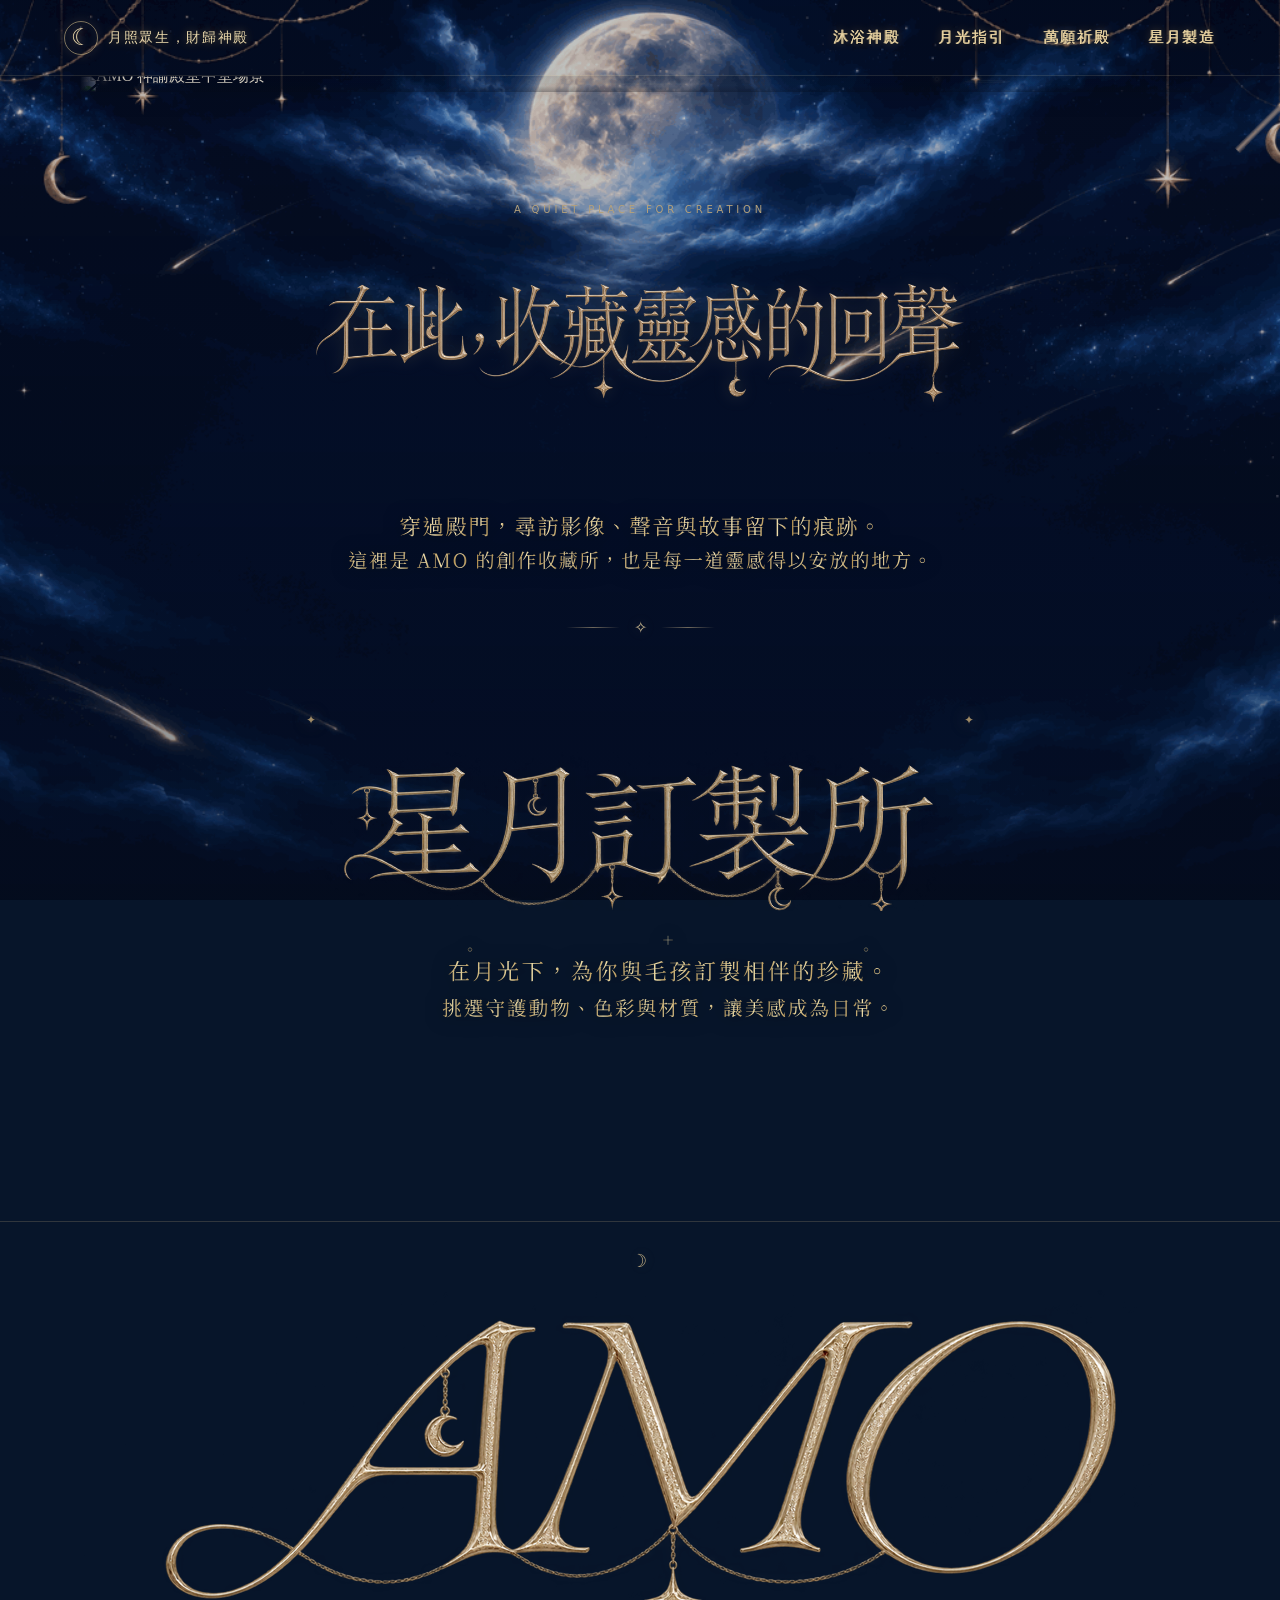
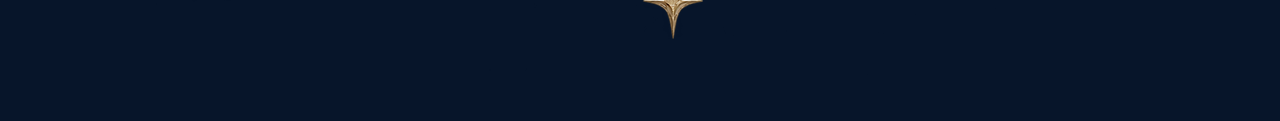
==== index.html @ 50aec869 "Crop atelier wordmark to remove AMO submark" ====
<!doctype html>
<html lang="zh-Hant">
<head>
<meta charset="utf-8">
<meta name="viewport" content="width=device-width, initial-scale=1">
<meta name="theme-color" content="#090806">
<meta name="description" content="月照財來｜收藏原創作品、影音與音樂的靜謐之所。">
<title>月照財來｜神諭殿堂</title>
<style>
:root{
  color-scheme:dark;
  --bg:#090806;--panel:#100e0a;--panel2:#17130d;
  --gold:#c4a36b;--gold2:#8f7044;--pale:#e8dcc5;
  --muted:#a99a80;--line:rgba(196,163,107,.28);
  --serif:"Noto Serif TC","Songti TC","PMingLiU",serif;
  --sans:system-ui,-apple-system,"Segoe UI",sans-serif;
}
*{box-sizing:border-box}
html{scroll-behavior:smooth;background:var(--bg);scroll-padding-top:86px}
body{margin:0;background:var(--bg);color:var(--pale);font-family:var(--serif);min-width:320px}
a{color:inherit}
button{font:inherit}
.skip{position:absolute;left:-9999px;top:8px;z-index:100;background:var(--gold);color:#100d08;padding:10px 16px}
.skip:focus{left:12px}
.site-header{
  position:sticky;top:0;z-index:20;height:68px;
  display:flex;align-items:center;justify-content:space-between;gap:24px;
  padding:0 clamp(18px,5vw,76px);
  background:rgba(9,8,6,.91);backdrop-filter:blur(14px);
  border-bottom:1px solid rgba(196,163,107,.16)
}
.brand{display:flex;align-items:center;gap:12px;text-decoration:none;white-space:nowrap}
.brand-mark{width:30px;height:30px;border:1px solid var(--gold2);border-radius:50%;display:grid;place-items:center;color:var(--gold);font-size:15px}
.brand-name{font-size:14px;letter-spacing:.28em;color:var(--pale)}
.nav{display:flex;align-items:center;gap:clamp(14px,3vw,38px)}
.nav a{font:11px var(--sans);letter-spacing:.18em;text-decoration:none;color:var(--muted);transition:color .2s}
.nav a:hover,.nav a:focus-visible{color:var(--gold)}
.menu-toggle{display:none;background:none;border:1px solid var(--line);color:var(--gold);padding:8px 11px}
.hero{width:100%;background:#090806;position:relative;overflow:hidden}
.hero-inner{max-width:1120px;margin:0 auto;position:relative;line-height:0}
.hero-art{display:block;width:100%;height:auto}
.hero-caption{
  position:absolute;left:50%;bottom:2.3%;transform:translateX(-50%);
  width:max-content;max-width:90%;text-align:center;line-height:1.8;
  color:rgba(232,220,197,.72);font:10px var(--sans);letter-spacing:.28em;
  text-shadow:0 1px 12px #000;pointer-events:none
}
/* Transparent door targets align with the three doors in the original artwork. */
.door-target{position:absolute;top:63.5%;height:18%;width:30%;border:1px solid transparent;background:transparent;cursor:pointer;border-radius:4px;transition:background .2s,border-color .2s,box-shadow .2s}
.door-target:hover,.door-target:focus-visible{background:rgba(196,163,107,.10);border-color:rgba(218,185,126,.72);box-shadow:0 0 28px rgba(196,163,107,.18);outline:none}
.door-target span{position:absolute;left:50%;bottom:-32px;transform:translateX(-50%);padding:5px 10px;background:rgba(9,8,6,.92);border:1px solid var(--line);color:var(--pale);font:11px var(--sans);letter-spacing:.12em;white-space:nowrap;opacity:0;transition:opacity .2s}
.door-target:hover span,.door-target:focus-visible span{opacity:1}
.door-one{left:2%}.door-two{left:35%}.door-three{right:2%}
.intro{max-width:900px;margin:0 auto;padding:clamp(64px,9vw,112px) 24px 58px;text-align:center}
.eyebrow{font:10px var(--sans);letter-spacing:.38em;color:var(--gold2);text-transform:uppercase}
.intro h1{font-size:clamp(24px,4vw,38px);font-weight:400;letter-spacing:.28em;margin:18px 0 20px;color:var(--pale)}
.intro p{max-width:620px;margin:0 auto;color:#e8dcc5;-webkit-text-stroke:.22px rgba(196,163,107,.72);font-weight:300;font-size:14px;line-height:2.2;letter-spacing:.11em;text-shadow:0 0 8px rgba(196,163,107,.16),0 2px 14px rgba(0,0,0,.92)}
.ornament{display:flex;align-items:center;justify-content:center;gap:14px;margin:28px auto 0;color:var(--gold2)}
.ornament:before,.ornament:after{content:"";width:54px;height:1px;background:var(--line)}
.atelier-entry{max-width:760px;margin:0 auto clamp(76px,10vw,124px);padding:0 24px;text-align:center}
.atelier-entry-card{position:relative;overflow:hidden;padding:clamp(28px,5vw,46px) 24px;border:1px solid rgba(196,163,107,.42);background:radial-gradient(ellipse at 50% 0%,rgba(129,96,49,.19),transparent 72%),linear-gradient(155deg,rgba(18,25,39,.96),rgba(8,12,21,.98));box-shadow:0 18px 54px rgba(0,0,0,.28),inset 0 0 32px rgba(196,163,107,.035)}
.atelier-entry-card:before,.atelier-entry-card:after{content:"✦";position:absolute;top:18px;color:rgba(218,185,126,.72);font-size:12px;text-shadow:0 0 16px rgba(218,185,126,.5)}
.atelier-entry-card:before{left:22px}.atelier-entry-card:after{right:22px}
.atelier-entry .eyebrow{display:block}
.atelier-entry h2{font-size:clamp(19px,3vw,27px);font-weight:400;letter-spacing:.2em;color:var(--pale);margin:13px 0 10px}
.atelier-entry p{max-width:520px;margin:0 auto 24px;color:#e8dcc5;-webkit-text-stroke:.2px rgba(196,163,107,.68);font-weight:300;font-size:13px;line-height:2;letter-spacing:.1em;text-shadow:0 0 8px rgba(196,163,107,.16),0 2px 14px rgba(0,0,0,.92)}
.atelier-link{display:inline-flex;align-items:center;gap:12px;padding:12px 24px;border:1px solid rgba(218,185,126,.68);background:rgba(196,163,107,.08);color:var(--pale);font-size:12px;letter-spacing:.18em;text-decoration:none;transition:background .2s,border-color .2s,box-shadow .2s,transform .2s}
.atelier-link:after{content:"↗";font-size:14px;color:var(--gold2)}
.atelier-link:hover,.atelier-link:focus-visible{background:rgba(196,163,107,.17);border-color:var(--gold2);box-shadow:0 0 24px rgba(196,163,107,.16);transform:translateY(-2px);outline:none}
.portals{max-width:1160px;margin:0 auto;padding:20px 28px 100px}
.section-head{text-align:center;margin-bottom:34px}
.section-head h2{font-size:19px;font-weight:400;letter-spacing:.3em;margin:0 0 12px}
.section-head p{font:11px/1.8 var(--sans);letter-spacing:.12em;color:var(--muted);margin:0}
.portal-grid{display:grid;grid-template-columns:repeat(3,minmax(0,1fr));gap:18px}
.portal{
  position:relative;min-height:260px;padding:32px 25px 26px;
  display:flex;flex-direction:column;align-items:center;text-align:center;
  border:1px solid var(--line);background:
  radial-gradient(ellipse at 50% 0%,rgba(129,96,49,.14),transparent 65%),
  linear-gradient(160deg,rgba(32,25,16,.82),rgba(11,10,8,.98));
  transition:transform .25s,border-color .25s,background .25s
}
.portal:hover{transform:translateY(-5px);border-color:rgba(196,163,107,.7)}
.portal-symbol{width:54px;height:54px;border:1px solid var(--gold2);border-radius:50%;display:grid;place-items:center;color:var(--gold);font-size:23px;margin-bottom:20px}
.portal h3{font-size:18px;font-weight:400;letter-spacing:.2em;margin:0 0 8px}
.portal .en{font:10px var(--sans);letter-spacing:.2em;color:var(--gold2)}
.portal p{font-size:13px;line-height:1.9;color:var(--muted);margin:20px 0 24px;min-height:50px}
.portal button{margin-top:auto;border:1px solid var(--line);background:transparent;color:var(--pale);padding:10px 22px;letter-spacing:.16em;font-size:12px;cursor:pointer;transition:background .2s,border-color .2s}
.portal button:hover,.portal button:focus-visible{background:rgba(196,163,107,.12);border-color:var(--gold);outline:none}
.detail{max-width:900px;margin:0 auto 100px;padding:0 24px;scroll-margin-top:88px}
.detail-panel{border:1px solid var(--line);background:linear-gradient(145deg,rgba(31,24,15,.72),rgba(10,9,7,.96));padding:clamp(28px,5vw,54px);text-align:center}
.detail-panel.scene-panel{position:relative;isolation:isolate;overflow:hidden;min-height:540px;display:flex;flex-direction:column;justify-content:center;background:#090806}
.detail-panel.scene-panel::before{content:"";position:absolute;inset:0;z-index:-1;background:linear-gradient(180deg,rgba(8,7,5,.42),rgba(8,7,5,.82) 78%,rgba(8,7,5,.96))}
.detail-panel.scene-panel>*{position:relative;z-index:1}
.detail-panel .scene-backdrop{position:absolute!important;inset:0;width:100%;height:100%;object-fit:cover;object-position:center 42%;z-index:-2!important;opacity:.78}
@media(max-width:760px){.detail-panel.scene-panel{min-height:460px}.detail-panel .scene-backdrop{object-position:center 35%}}
.detail-panel[hidden]{display:none}
.detail-kicker{font:10px var(--sans);letter-spacing:.32em;color:var(--gold2)}
.detail-panel h2{font-size:clamp(20px,3vw,28px);font-weight:400;letter-spacing:.22em;margin:14px 0}
.detail-panel p{max-width:620px;margin:0 auto;color:var(--muted);font-size:14px;line-height:2}
.empty-state{margin:28px auto 0;padding:18px;border-top:1px solid var(--line);max-width:520px;color:#8d806b;font-size:12px;line-height:1.9}
.close-detail{margin-top:24px;background:transparent;border:0;color:var(--gold);cursor:pointer;letter-spacing:.15em;font-size:12px;padding:8px 14px}
.footer{border-top:1px solid rgba(196,163,107,.16);padding:28px 20px 34px;text-align:center;color:#766a57;font:10px/2 var(--sans);letter-spacing:.18em}
.footer .seal{display:block;color:var(--gold2);font:18px var(--serif);margin-bottom:8px}
@media(max-width:760px){
  .site-header{height:60px}
  .menu-toggle{display:block}
  .nav{display:none;position:absolute;top:59px;left:0;right:0;padding:18px 22px 22px;background:rgba(9,8,6,.98);border-bottom:1px solid var(--line);flex-direction:column;align-items:flex-start;gap:18px}
  .nav.open{display:flex}
  .door-target{top:63%;height:19%;width:31%}
  .door-one{left:0.5%}.door-two{left:34.5%}.door-three{right:0.5%}
  .portal-grid{grid-template-columns:1fr;max-width:520px;margin:auto;gap:14px}
  .portal{min-height:220px}
  .portal p{min-height:0}
}
@media(prefers-reduced-motion:reduce){html{scroll-behavior:auto}*,*:before,*:after{transition:none!important;animation:none!important}}

/* MOON SANCTUARY — quiet, responsive light rather than solid hover blocks */
:root{
  --bg:#070d18;--panel:#0b1422;--panel2:#101d2d;
  --gold:#d5bd8a;--gold2:#927c57;--pale:#e8e4d9;
  --muted:#a3a9b2;--line:rgba(194,174,132,.24);
  --moon:#c8d1dc;--glow:rgba(211,190,145,.42);
}
body{
  background:
    radial-gradient(ellipse at 50% 0%,rgba(70,91,119,.17),transparent 46rem),
    radial-gradient(ellipse at 50% 58%,rgba(25,43,66,.20),transparent 52rem),
    var(--bg);
}
.site-header{
  background:rgba(6,12,22,.78);
  border-bottom-color:rgba(194,174,132,.18);
  box-shadow:0 8px 34px rgba(0,0,0,.18);
}
.brand-mark{
  border-color:rgba(202,188,157,.58);
  color:var(--moon);
  box-shadow:inset 0 0 13px rgba(196,205,218,.08),0 0 16px rgba(196,205,218,.06);
}
.nav a{position:relative;transition:color .35s,text-shadow .35s}
.nav a::after{
  content:"";position:absolute;left:0;right:100%;bottom:-8px;height:1px;
  background:linear-gradient(90deg,transparent,var(--gold),transparent);
  transition:right .45s ease;
}
.nav a:hover,.nav a:focus-visible{color:#f1e5c9;text-shadow:0 0 13px var(--glow)}
.nav a:hover::after,.nav a:focus-visible::after{right:0}
.hero{background:linear-gradient(180deg,#070d18,#090f1a)}
.hero-inner::after{
  content:"";position:absolute;inset:0;pointer-events:none;
  background:linear-gradient(180deg,rgba(7,13,24,.02) 62%,rgba(7,13,24,.28));
}
.door-target{
  background:transparent!important;border:1px solid transparent!important;
  box-shadow:none!important;border-radius:50%;
  transition:filter .5s ease,transform .5s ease;
}
.door-target::before{
  content:"";position:absolute;inset:14% 23%;border:1px solid rgba(211,190,145,0);
  border-radius:50%;opacity:0;transform:scale(.92);
  transition:opacity .55s ease,transform .65s ease,border-color .55s ease;
  box-shadow:0 0 22px rgba(211,190,145,0);
}
.door-target::after{
  content:"";position:absolute;left:50%;top:50%;width:5px;height:5px;
  border-radius:50%;background:var(--gold);opacity:0;
  transform:translate(-50%,-50%) scale(.4);
  box-shadow:0 0 9px 3px rgba(211,190,145,.5),0 0 25px 7px rgba(211,190,145,.2);
  transition:opacity .4s ease,transform .55s ease;
}
.door-target:hover,.door-target:focus-visible{
  background:transparent!important;border-color:transparent!important;
  filter:drop-shadow(0 0 10px rgba(211,190,145,.14));
}
.door-target:hover::before,.door-target:focus-visible::before{
  opacity:1;transform:scale(1);border-color:rgba(211,190,145,.38);
  box-shadow:0 0 22px rgba(211,190,145,.08),inset 0 0 18px rgba(211,190,145,.05);
}
.door-target:hover::after,.door-target:focus-visible::after{
  opacity:.9;transform:translate(-50%,-50%) scale(1);
}
.door-target span{
  bottom:-35px;background:rgba(7,13,24,.82);border:0;
  border-bottom:1px solid rgba(211,190,145,.48);
  color:#eee4cf;letter-spacing:.2em;
  text-shadow:0 0 12px rgba(211,190,145,.25);
}
.intro{position:relative}
.eyebrow,.detail-kicker{color:#b5a17b}
.intro h1,.section-head h2,.detail-panel h2{color:#eee8dc}
.ornament{color:#c7b58e;text-shadow:0 0 14px rgba(211,190,145,.3)}
.ornament:before,.ornament:after{
  background:linear-gradient(90deg,transparent,rgba(211,190,145,.52),transparent)
}
.portal-grid{gap:clamp(20px,3vw,38px)}
.portal{
  min-height:270px;padding:36px 25px 30px;
  border:1px solid rgba(194,174,132,.16);
  background:
    radial-gradient(ellipse at 50% 0%,rgba(151,133,99,.10),transparent 68%),
    linear-gradient(160deg,rgba(18,30,47,.45),rgba(7,13,24,.2));
  transition:border-color .55s ease,background .55s ease,transform .55s ease;
}
.portal::before,.detail-panel:not(.scene-panel)::before{
  content:"";position:absolute;inset:8px;pointer-events:none;
  border:1px solid rgba(211,190,145,0);transition:border-color .55s ease;
}
.portal:hover{
  transform:translateY(-2px);
  border-color:rgba(211,190,145,.42);
  background:
    radial-gradient(ellipse at 50% 0%,rgba(151,133,99,.17),transparent 68%),
    linear-gradient(160deg,rgba(22,36,55,.62),rgba(7,13,24,.32));
}
.portal:hover::before{border-color:rgba(211,190,145,.12)}
.portal-symbol{
  position:relative;border-color:rgba(190,177,146,.5);color:#d6c49b;
  box-shadow:inset 0 0 16px rgba(200,209,220,.05);
  transition:transform .8s ease,box-shadow .6s ease,color .6s ease;
}
.portal-symbol::after{
  content:"";position:absolute;inset:-6px;border:1px solid rgba(211,190,145,0);
  border-radius:50%;transform:rotate(-28deg) scale(.9);
  transition:transform .9s ease,border-color .6s ease;
}
.portal:hover .portal-symbol{
  color:#f0dfb8;transform:translateY(-2px);
  box-shadow:inset 0 0 18px rgba(200,209,220,.12),0 0 22px rgba(211,190,145,.12);
}
.portal:hover .portal-symbol::after{
  border-color:rgba(211,190,145,.38);transform:rotate(35deg) scale(1.08);
}
.portal button{
  position:relative;border:0;border-bottom:1px solid rgba(211,190,145,.36);
  background:transparent;color:#e6dcc8;padding:11px 8px 9px;
  letter-spacing:.2em;transition:color .4s ease,text-shadow .4s ease,border-color .4s ease;
}
.portal button::after{
  content:"";position:absolute;left:50%;right:50%;bottom:-1px;height:1px;
  background:linear-gradient(90deg,transparent,#f1dba8,transparent);
  transition:left .45s ease,right .45s ease;
}
.portal button:hover,.portal button:focus-visible{
  background:transparent;border-color:rgba(241,219,168,.68);
  color:#fff1d0;text-shadow:0 0 14px rgba(211,190,145,.32);outline:none;
}
.portal button:hover::after,.portal button:focus-visible::after{left:0;right:0}
.detail-panel{
  position:relative;border-color:rgba(194,174,132,.22);
  background:linear-gradient(145deg,rgba(19,31,48,.74),rgba(7,13,24,.96));
}
.close-detail{
  border-bottom:1px solid rgba(211,190,145,.32);
  transition:color .4s ease,text-shadow .4s ease;
}
.close-detail:hover,.close-detail:focus-visible{
  color:#fff0cb;text-shadow:0 0 14px rgba(211,190,145,.3);outline:none;
}
.footer{border-top-color:rgba(194,174,132,.16)}
.footer .seal{color:#b9a77f;text-shadow:0 0 14px rgba(211,190,145,.22)}
@keyframes moonline{
  0%{background-position:180% 0}
  100%{background-position:-180% 0}
}
@media(prefers-reduced-motion:no-preference){
  .portal:hover .portal-symbol::after{animation:moonline 2.8s ease-in-out infinite}
}
@media(max-width:760px){
  .door-target::before{inset:12% 18%}
  .portal{min-height:220px}
}


/* THREE GATES — architectural portal frames inspired by the reference image */
.portal-grid{gap:clamp(22px,3vw,40px);align-items:stretch}
.portal{
  min-height:390px;
  padding:72px 24px 34px;
  border:1px solid rgba(199,181,143,.34);
  border-radius:48% 48% 3px 3px / 22% 22% 3px 3px;
  overflow:visible;
  isolation:isolate;
  background:
    radial-gradient(ellipse at 50% 10%,rgba(211,190,145,.16),transparent 43%),
    linear-gradient(180deg,rgba(19,29,43,.88),rgba(7,13,24,.97));
  box-shadow:inset 0 0 34px rgba(0,0,0,.42),0 18px 48px rgba(0,0,0,.22);
}
.portal::before{
  content:"";position:absolute;z-index:-1;inset:12px 12px 12px;
  border:1px solid rgba(211,190,145,.22);
  border-bottom-color:rgba(211,190,145,.12);
  border-radius:48% 48% 1px 1px / 21% 21% 1px 1px;
  background:
    linear-gradient(90deg,transparent 0,rgba(211,190,145,.07) 50%,transparent 100%);
  box-shadow:inset 0 0 26px rgba(211,190,145,.035);
  pointer-events:none;transition:border-color .55s ease,box-shadow .55s ease;
}
.portal::after{
  content:"✧";position:absolute;top:17px;left:50%;transform:translateX(-50%);
  width:42px;height:42px;display:grid;place-items:center;
  border:1px solid rgba(211,190,145,.5);border-radius:50%;
  color:#e5d4ad;font-size:18px;text-shadow:0 0 12px rgba(211,190,145,.55);
  background:radial-gradient(circle,rgba(211,190,145,.15),rgba(7,13,24,.9) 70%);
  box-shadow:0 0 18px rgba(211,190,145,.12),inset 0 0 12px rgba(211,190,145,.1);
  pointer-events:none;
}
.portal:hover{
  transform:translateY(-4px);
  border-color:rgba(232,211,165,.72);
  box-shadow:inset 0 0 40px rgba(211,190,145,.06),0 20px 54px rgba(0,0,0,.34),0 0 28px rgba(211,190,145,.09);
}
.portal:hover::before{border-color:rgba(232,211,165,.48);box-shadow:inset 0 0 30px rgba(211,190,145,.08),0 0 20px rgba(211,190,145,.08)}
.portal-symbol{
  width:78px;height:78px;margin:12px 0 24px;
  border-color:rgba(211,190,145,.55);
  background:radial-gradient(circle,rgba(211,190,145,.14),rgba(7,13,24,.65) 68%);
  font-size:29px;
}
.portal h3{font-size:19px;letter-spacing:.24em}
.portal .en{letter-spacing:.24em}
.portal p{max-width:230px;min-height:56px;margin:22px 0 25px}
.portal button{letter-spacing:.22em}
@media(max-width:760px){
  .portal-grid{max-width:460px}
  .portal{min-height:340px;padding-top:68px}
}
\n
/* Scene hotspots: left torch → wishes, center astrolabe → revelation, right bell → bathing. */
.hero-inner{max-width:none;width:100%}
.hero-art{width:100%;height:auto}
.door-target{
  z-index:3;top:auto;height:auto;width:auto;
  border:0!important;border-radius:50%;background:transparent!important;
  box-shadow:none!important;outline:none;overflow:visible;
}
.door-one{left:1.5%;top:29%;width:12%;height:24%}
.door-two{left:39%;top:39%;width:22%;height:23%}
.door-three{left:76%;right:auto;top:17%;width:10%;height:27%}
.door-target::before{
  content:"";position:absolute;inset:18%;border:1px solid rgba(222,204,164,.12);
  border-radius:50%;opacity:.48;pointer-events:none;
  box-shadow:0 0 14px rgba(204,191,158,.10),inset 0 0 14px rgba(204,191,158,.06);
  animation:portal-breath 4.8s ease-in-out infinite;
}
.door-one::before{inset:25% 30%;animation:flame-glow 5.8s ease-in-out infinite}
.door-three::before{inset:19% 28%;animation:bell-sway 6.4s ease-in-out infinite}
.door-target::after{
  content:"";position:absolute;inset:5%;border-radius:50%;pointer-events:none;
  background:radial-gradient(ellipse,rgba(210,190,147,.13),transparent 68%);
  opacity:.24;animation:portal-glimmer 5.6s ease-in-out infinite;
}
.door-target:hover,.door-target:focus-visible{
  filter:drop-shadow(0 0 13px rgba(226,208,168,.48));
}
.door-target:hover::before{
  opacity:0;border-color:transparent;box-shadow:none;
}
.door-target:focus-visible::before{
  opacity:1;border-color:rgba(232,218,184,.78);
  box-shadow:0 0 24px rgba(211,194,154,.32),inset 0 0 22px rgba(211,194,154,.18);
}
.door-target span{
  left:50%;bottom:-28px;transform:translateX(-50%);
  opacity:0;background:rgba(6,12,22,.9);padding:6px 10px;
  border:1px solid rgba(211,190,145,.36);border-radius:2px;
  font-size:11px;letter-spacing:.12em;pointer-events:none;
}
.door-target:hover span,.door-target:focus-visible span{opacity:1}
@keyframes portal-breath{0%,100%{opacity:.28;transform:scale(.95)}50%{opacity:.62;transform:scale(1.04)}}
@keyframes flame-glow{0%,100%{opacity:.22;transform:scale(.96)}50%{opacity:.55;transform:scale(1.04)}}
@keyframes bell-sway{0%,100%{opacity:.24;transform:rotate(-.5deg)}50%{opacity:.56;transform:rotate(.5deg)}}
@keyframes portal-glimmer{0%,100%{opacity:.10}50%{opacity:.30}}
@media(max-width:760px){
  .door-one{left:1%;top:29%;width:13%;height:24%}
  .door-two{left:37%;top:39%;width:26%;height:24%}
  .door-three{left:75%;top:17%;width:12%;height:27%}
  .door-target span{font-size:10px;bottom:-24px}
}
@media(prefers-reduced-motion:reduce){
  .door-target::before,.door-target::after{animation:none}
}

/* A single fixed midnight-blue sky keeps every section connected without tiled seams. */
:root{--bg:#07152a;--panel:rgba(7,18,36,.18);--gold:#d5bd8a;--gold2:#a98e5d;--pale:#eee7d7;--muted:#c4bdaf;--line:rgba(213,189,138,.28)}
html,body{background:#07152a}
body{position:relative;isolation:isolate}
body::before,body::after{content:"";position:fixed;inset:0;pointer-events:none}
body::before{z-index:-2;background:url("assets/catalog/meteor-nebula.gif") center center/cover no-repeat}
body::after{z-index:-1;background:linear-gradient(180deg,rgba(4,12,26,.18),rgba(4,12,26,.34) 58%,rgba(4,12,26,.48))}
.site-header{background:rgba(7,18,36,.24);backdrop-filter:blur(3px);border-bottom-color:rgba(213,189,138,.22)}
.brand-mark-image{display:block;width:76px;height:auto;filter:drop-shadow(0 0 7px rgba(213,189,138,.26))}
.nav a.image-link{display:inline-flex;align-items:center;justify-content:center;transition:transform .32s ease,filter .32s ease}
.nav a.image-link:hover,.nav a.image-link:focus-visible{transform:scale(1.08);filter:drop-shadow(0 0 8px rgba(226,197,137,.78)) drop-shadow(0 0 16px rgba(226,197,137,.28));outline:none}
.nav-wordmark{display:block;width:clamp(74px,9vw,122px);max-height:38px;object-fit:contain}
.hero{background:transparent}
.door-target{display:block}
.door-target span{padding:0;background:transparent;border:0}
.door-target:hover span,.door-target:focus-visible span{transform:translateX(-50%) scale(1.06);filter:drop-shadow(0 0 10px rgba(226,197,137,.8))}
.door-wordmark{display:block;width:clamp(112px,17vw,200px);height:auto;max-height:76px;object-fit:contain}
.intro h1,.section-head h2{color:var(--pale);text-shadow:0 2px 14px rgba(0,0,0,.78)}
.intro-title{display:block;width:min(760px,82vw);height:auto;max-height:220px;object-fit:contain;margin:18px auto 22px;filter:drop-shadow(0 0 8px rgba(213,189,138,.2))}
.intro p,.atelier-entry p,.section-head p{color:rgba(238,231,215,.88);text-shadow:0 2px 14px rgba(0,0,0,.9)}
.atelier-entry-card{border:0;background:transparent;box-shadow:none}
.atelier-title-link{display:inline-flex;align-items:center;justify-content:center;margin:2px auto 14px;transition:transform .32s ease,filter .32s ease}
.atelier-title-crop{display:block;width:min(620px,76vw);aspect-ratio:1200/310;overflow:hidden}
.atelier-title-crop img{display:block;width:100%;height:100%;object-fit:cover;object-position:top}
.atelier-title-link:hover,.atelier-title-link:focus-visible{transform:scale(1.035);filter:drop-shadow(0 0 12px rgba(226,197,137,.72));outline:none}
.humor-line{margin:22px auto 10px;color:var(--gold);font-size:13px;letter-spacing:.12em;text-shadow:0 2px 12px rgba(0,0,0,.9)}
.footer{position:relative;background:transparent;color:rgba(238,231,215,.68);border-top-color:rgba(213,189,138,.2)}
@media(max-width:760px){
  .site-header{background:rgba(7,18,36,.22)}
  .brand-mark-image{width:58px}
  .nav-wordmark{width:clamp(70px,18vw,106px);max-height:34px}
  .door-wordmark{width:clamp(78px,21vw,126px);max-height:48px}
}
@media(prefers-reduced-motion:reduce){body::before{background-image:url("assets/catalog/meteor-nebula-blue.png")}}

/* Let the sky show through the navigation and brighten the delicate gold wordmarks. */
.site-header{height:76px;background:rgba(7,18,36,.06);backdrop-filter:none;border-bottom-color:rgba(213,189,138,.14)}
.brand{gap:10px;min-width:0;text-decoration:none}
.brand-moon{width:34px;height:34px;flex:0 0 34px;display:grid;place-items:center;border:1px solid rgba(213,189,138,.58);border-radius:50%;color:#ead7a9;font:23px/1 Georgia,serif;text-shadow:0 0 9px rgba(231,205,151,.65);box-shadow:inset 0 0 12px rgba(213,189,138,.08),0 0 12px rgba(213,189,138,.13)}
.brand-name{display:block;color:#e7d6aa;font:12px var(--serif);letter-spacing:.11em;white-space:nowrap;text-shadow:0 0 8px rgba(231,205,151,.42),0 1px 5px rgba(0,0,0,.75)}
.nav-wordmark{width:clamp(80px,9.5vw,130px);max-height:44px;filter:brightness(1.28) drop-shadow(.45px 0 rgba(231,205,151,.82)) drop-shadow(-.45px 0 rgba(231,205,151,.82)) drop-shadow(0 .45px rgba(231,205,151,.7)) drop-shadow(0 -.45px rgba(231,205,151,.7)) drop-shadow(0 0 5px rgba(231,205,151,.48)) drop-shadow(0 0 13px rgba(213,189,138,.18))}
.brand-name{font-size:14px;letter-spacing:.12em}
.nav-link{display:inline-flex;align-items:center;justify-content:center;color:#e8d4a4!important;font:400 15px/1.3 var(--serif)!important;letter-spacing:.12em!important;white-space:nowrap;text-shadow:.35px 0 rgba(231,205,151,.72),-.35px 0 rgba(231,205,151,.72),0 0 8px rgba(231,205,151,.42),0 1px 5px rgba(0,0,0,.8);transition:transform .3s ease,filter .3s ease,color .3s ease}
.nav-link:hover,.nav-link:focus-visible{transform:scale(1.06);color:#fff0c8!important;filter:drop-shadow(0 0 8px rgba(231,205,151,.72));outline:none}
.door-label{color:#ead7a9;font:13px var(--serif);letter-spacing:.14em;text-shadow:0 0 10px rgba(231,205,151,.64),0 2px 8px rgba(0,0,0,.9)}
.atelier-title-link .atelier-title-crop{width:min(650px,78vw)}
.intro-copy-art,.atelier-copy-art{display:block;width:min(790px,86vw);height:auto;margin:14px auto 0;filter:drop-shadow(0 1px 9px rgba(0,0,0,.5))}
.atelier-copy-art{width:min(720px,82vw);margin:0 auto}
.nav a.image-link:hover,.nav a.image-link:focus-visible{filter:brightness(1.34) drop-shadow(0 0 9px rgba(241,219,168,.78)) drop-shadow(0 0 18px rgba(226,197,137,.34))}

/* Feather the sanctuary artwork into the same nebula instead of leaving hard image edges. */
.hero-art{
  -webkit-mask-image:linear-gradient(90deg,transparent 0%,#000 4%,#000 96%,transparent 100%),linear-gradient(180deg,transparent 0%,#000 6%,#000 84%,transparent 100%);
  -webkit-mask-composite:source-in;
  mask-image:linear-gradient(90deg,transparent 0%,#000 4%,#000 96%,transparent 100%),linear-gradient(180deg,transparent 0%,#000 6%,#000 84%,transparent 100%);
  mask-composite:intersect;
}

</style>
</head>
<body>
<a class="skip" href="#main">跳至主要內容</a>
<header class="site-header">
  <a class="brand" href="#sanctuary" aria-label="月照財來神諭殿堂首頁">
    <span class="brand-moon" aria-hidden="true">☾</span>
    <span class="brand-name">月照眾生，財歸神殿</span>
  </a>
  <button class="menu-toggle" id="menuToggle" aria-expanded="false" aria-controls="mainNav">選單</button>
  <nav class="nav" id="mainNav" aria-label="主要導覽">
    <a class="nav-link" href="bathing/" aria-label="沐浴神殿">沐浴神殿</a>
    <a class="nav-link" href="revelation/" aria-label="月光指引">月光指引</a>
    <a class="nav-link" href="wishes/" aria-label="萬願祈殿">萬願祈殿</a>
    <a class="nav-link" href="atelier/" aria-label="星月製造">星月製造</a>
  </nav>
</header>

<main id="main">
  <section class="hero" id="sanctuary" aria-label="神諭殿堂中堂與三個隱藏機關">
    <div class="hero-inner">
      <img class="hero-art" src="https://drive.google.com/thumbnail?id=1e4OgEQpiqC-C-TmCQOMcYxpp7tLjwoUR&sz=w2000" alt="AMO 神諭殿堂中堂場景" fetchpriority="high">
      <a class="door-target door-one" href="wishes/" aria-label="火把：開啟萬願祈殿"><span class="door-label">萬願祈殿</span></a>
      <a class="door-target door-two" href="revelation/" aria-label="星盤：開啟月光指引"><span class="door-label">月光指引</span></a>
      <a class="door-target door-three" href="bathing/" aria-label="古鐘：開啟沐浴神殿"><span class="door-label">沐浴神殿</span></a>
    </div>
  </section>

  <section class="intro">
    <div class="eyebrow">A QUIET PLACE FOR CREATION</div>
    <img class="intro-title" src="assets/catalog/title-sanctuary.png" alt="在此，收藏靈感的回聲">
    <img class="intro-copy-art" src="assets/art/sanctuary-copy.svg?v=20261119" alt="穿過殿門，尋訪影像、聲音與故事留下的痕跡。這裡是 AMO 的創作收藏所，也是每一道靈感得以安放的地方。">
    <div class="ornament" aria-hidden="true">✧</div>
  </section>

  <section class="atelier-entry" aria-labelledby="atelierTitle">
    <div class="atelier-entry-card">
      <a class="atelier-title-link" id="atelierTitle" href="atelier/" aria-label="前往星月製造"><span class="atelier-title-crop"><img src="assets/catalog/title-atelier.png?v=20261119" alt="星月製造"></span></a>
      <img class="atelier-copy-art" src="assets/art/atelier-intro.svg?v=20261119" alt="選擇你的守護動物與色彩，探索為你和毛孩而設的客製電競與生活珍藏。">
    </div>
  </section>

</main>

<footer class="footer" id="footer">
  <span class="seal">☽</span>
  <img class="footer-mark" src="assets/catalog/amo-mark.png" alt="AMO">
</footer>

<script>
(() => {
  const menu = document.getElementById('mainNav');
  const menuToggle = document.getElementById('menuToggle');
  menuToggle.addEventListener('click', () => {
    const open = menu.classList.toggle('open');
    menuToggle.setAttribute('aria-expanded', String(open));
  });
  menu.querySelectorAll('a').forEach(link => link.addEventListener('click', () => {
    menu.classList.remove('open'); menuToggle.setAttribute('aria-expanded', 'false');
  }));
})();
</script>
</body>
</html>
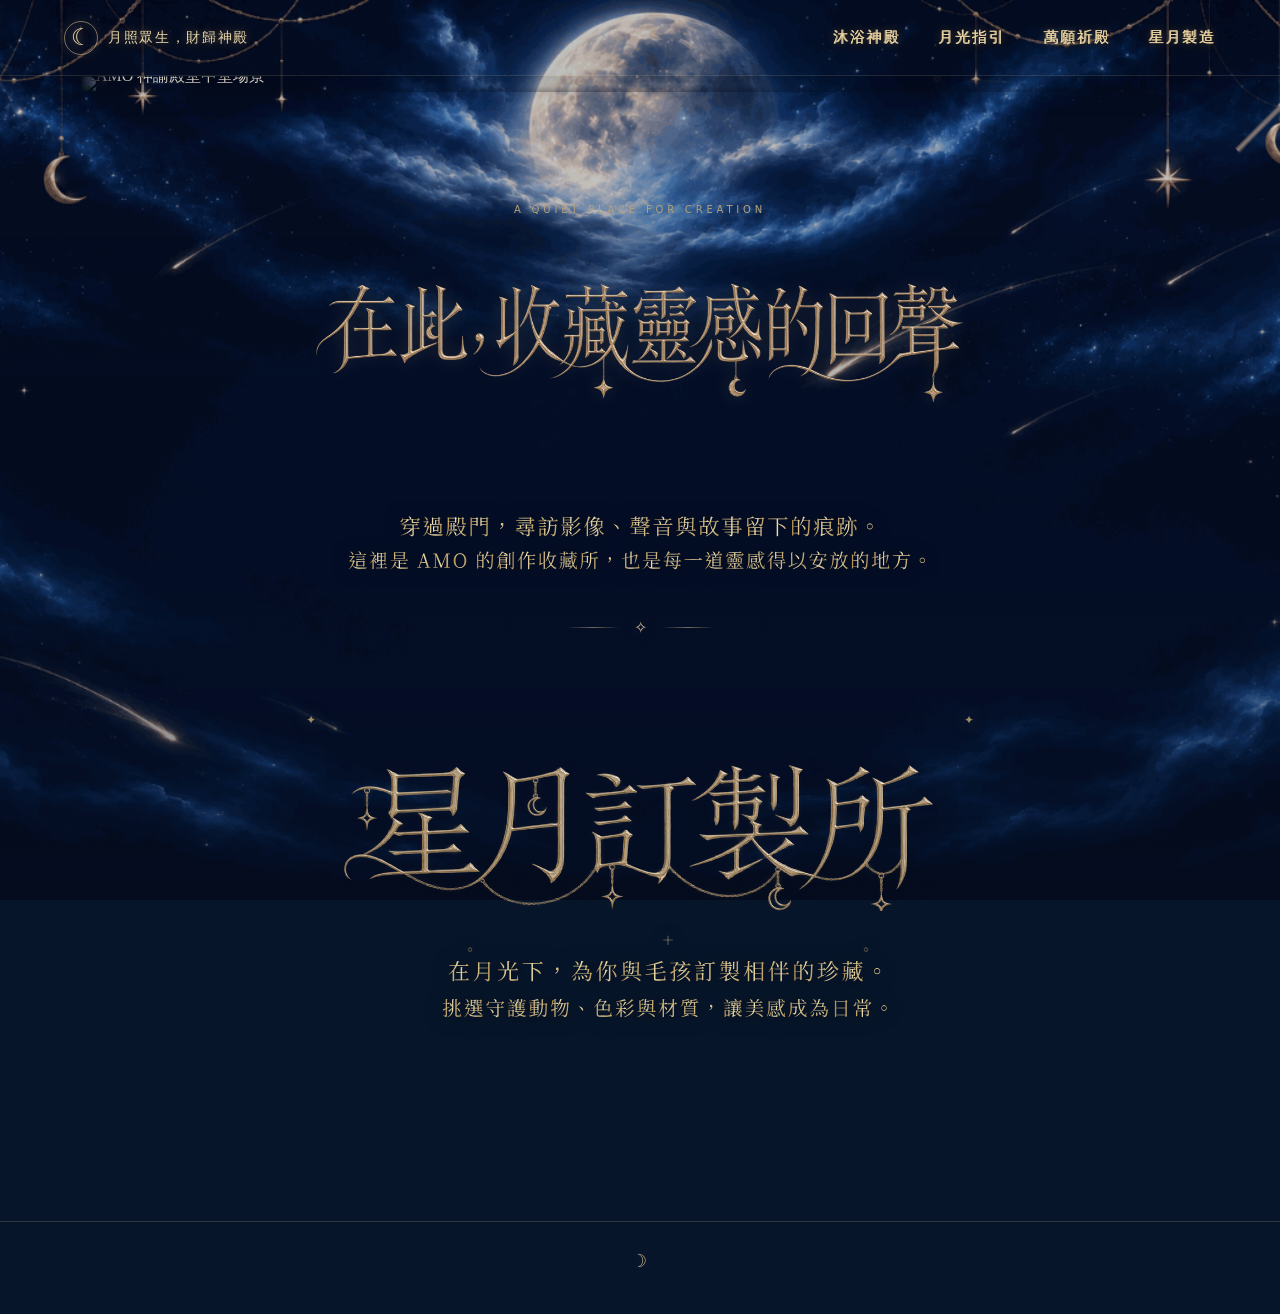
==== commit 79242233: "Remove oversized AMO footer mark from sanctuary home" ====
--- a/index.html
+++ b/index.html
@@ -485,7 +485,6 @@
 
 <footer class="footer" id="footer">
   <span class="seal">☽</span>
-  <img class="footer-mark" src="assets/catalog/amo-mark.png" alt="AMO">
 </footer>
 
 <script>
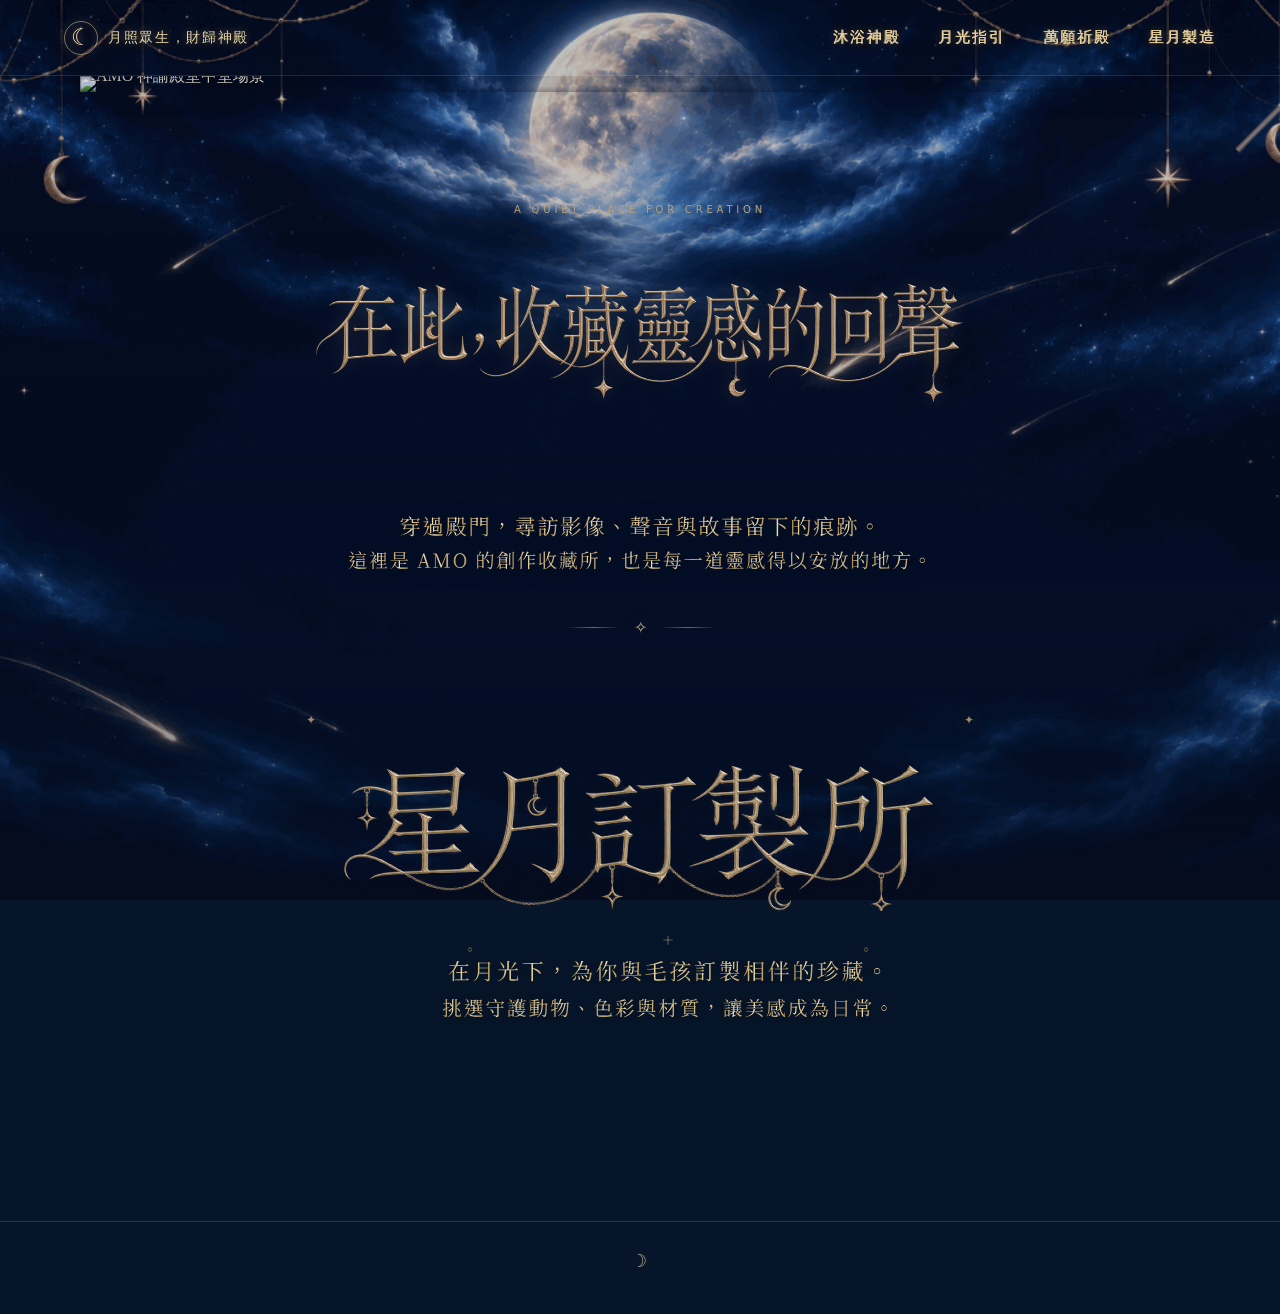
==== commit 681fed0a: "Soften image edges and refine animal palettes" ====
--- a/index.html
+++ b/index.html
@@ -433,10 +433,8 @@
 
 /* Feather the sanctuary artwork into the same nebula instead of leaving hard image edges. */
 .hero-art{
-  -webkit-mask-image:linear-gradient(90deg,transparent 0%,#000 4%,#000 96%,transparent 100%),linear-gradient(180deg,transparent 0%,#000 6%,#000 84%,transparent 100%);
-  -webkit-mask-composite:source-in;
-  mask-image:linear-gradient(90deg,transparent 0%,#000 4%,#000 96%,transparent 100%),linear-gradient(180deg,transparent 0%,#000 6%,#000 84%,transparent 100%);
-  mask-composite:intersect;
+  -webkit-mask-image:radial-gradient(ellipse 88% 90% at center,#000 44%,rgba(0,0,0,.94) 61%,rgba(0,0,0,.68) 78%,transparent 100%);
+  mask-image:radial-gradient(ellipse 88% 90% at center,#000 44%,rgba(0,0,0,.94) 61%,rgba(0,0,0,.68) 78%,transparent 100%);
 }
 
 </style>
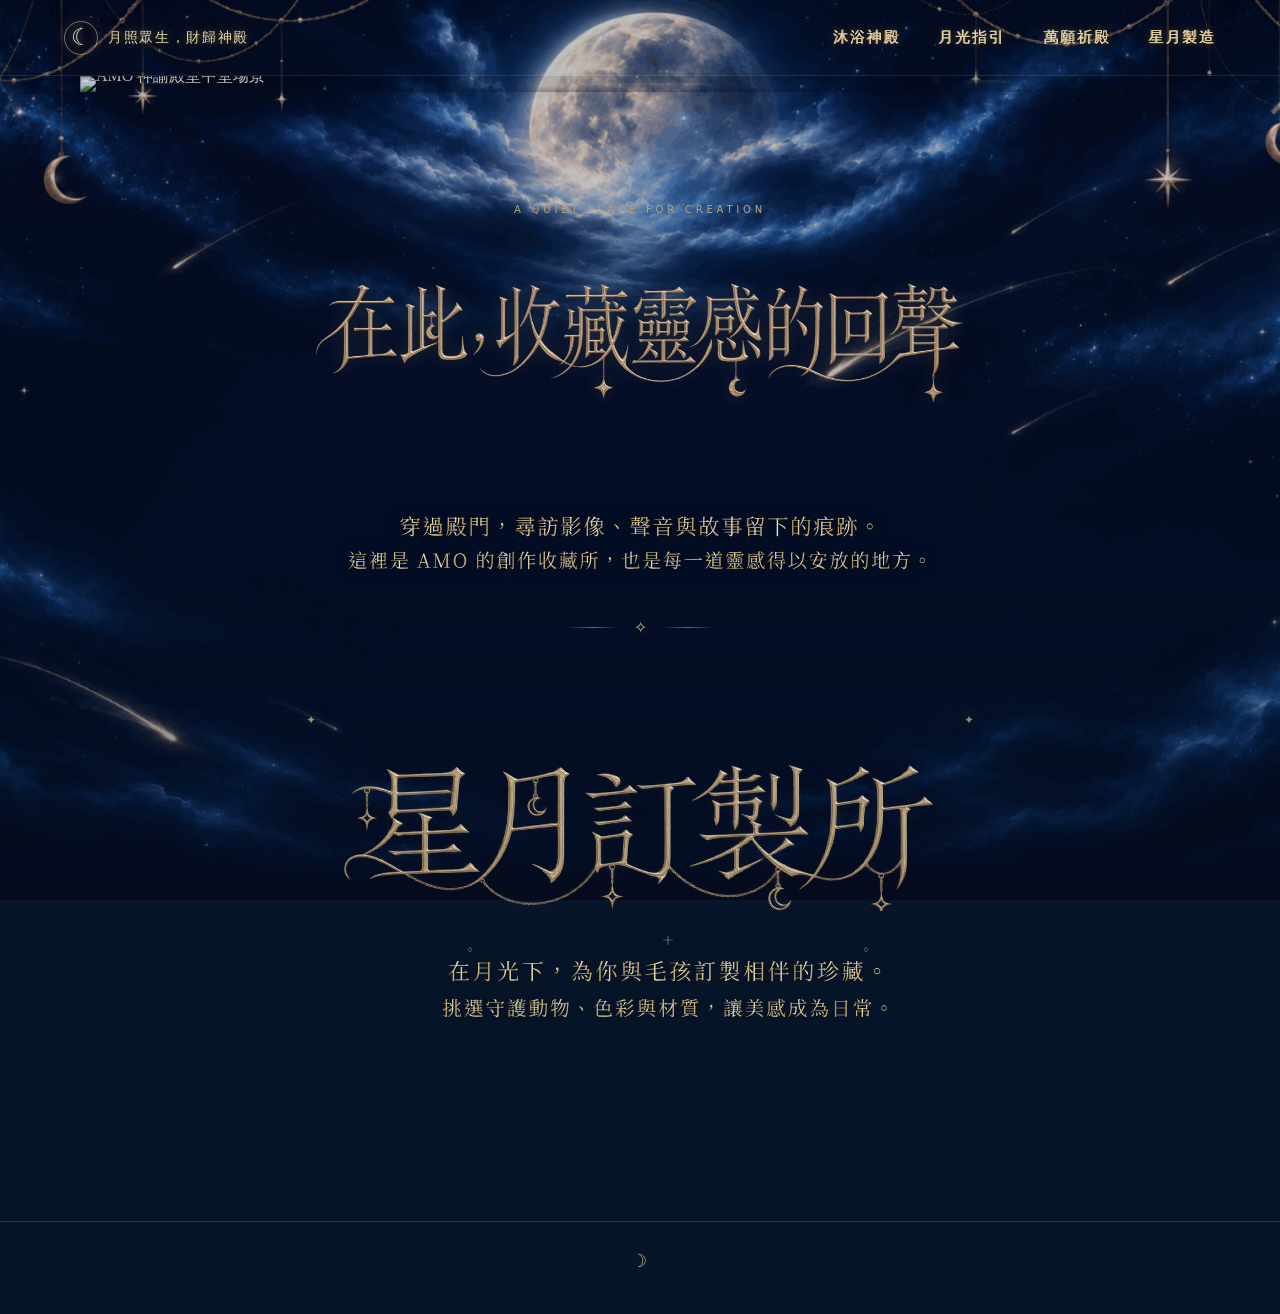
==== commit a6f9f311: "Restore sanctuary image fade and animal themes" ====
--- a/index.html
+++ b/index.html
@@ -339,8 +339,9 @@
 .door-three{left:76%;right:auto;top:17%;width:10%;height:27%}
 .door-target::before{
   content:"";position:absolute;inset:18%;border:1px solid rgba(222,204,164,.12);
-  border-radius:50%;opacity:.48;pointer-events:none;
-  box-shadow:0 0 14px rgba(204,191,158,.10),inset 0 0 14px rgba(204,191,158,.06);
+  border-radius:50%;opacity:.62;pointer-events:none;
+  border-color:rgba(222,204,164,.22);
+  box-shadow:0 0 20px rgba(204,191,158,.18),inset 0 0 18px rgba(204,191,158,.10);
   animation:portal-breath 4.8s ease-in-out infinite;
 }
 .door-one::before{inset:25% 30%;animation:flame-glow 5.8s ease-in-out infinite}
@@ -348,13 +349,14 @@
 .door-target::after{
   content:"";position:absolute;inset:5%;border-radius:50%;pointer-events:none;
   background:radial-gradient(ellipse,rgba(210,190,147,.13),transparent 68%);
-  opacity:.24;animation:portal-glimmer 5.6s ease-in-out infinite;
+  opacity:.34;animation:portal-glimmer 5.6s ease-in-out infinite;
 }
 .door-target:hover,.door-target:focus-visible{
   filter:drop-shadow(0 0 13px rgba(226,208,168,.48));
 }
 .door-target:hover::before{
-  opacity:0;border-color:transparent;box-shadow:none;
+  opacity:.72;border-color:rgba(232,218,184,.42);
+  box-shadow:0 0 22px rgba(211,194,154,.22),inset 0 0 18px rgba(211,194,154,.12);
 }
 .door-target:focus-visible::before{
   opacity:1;border-color:rgba(232,218,184,.78);
@@ -379,6 +381,8 @@
 }
 @media(prefers-reduced-motion:reduce){
   .door-target::before,.door-target::after{animation:none}
+  .door-target::before{opacity:.58;border-color:rgba(222,204,164,.28);box-shadow:0 0 18px rgba(204,191,158,.16),inset 0 0 14px rgba(204,191,158,.08)}
+  .door-target::after{opacity:.30}
 }
 
 /* A single fixed midnight-blue sky keeps every section connected without tiled seams. */
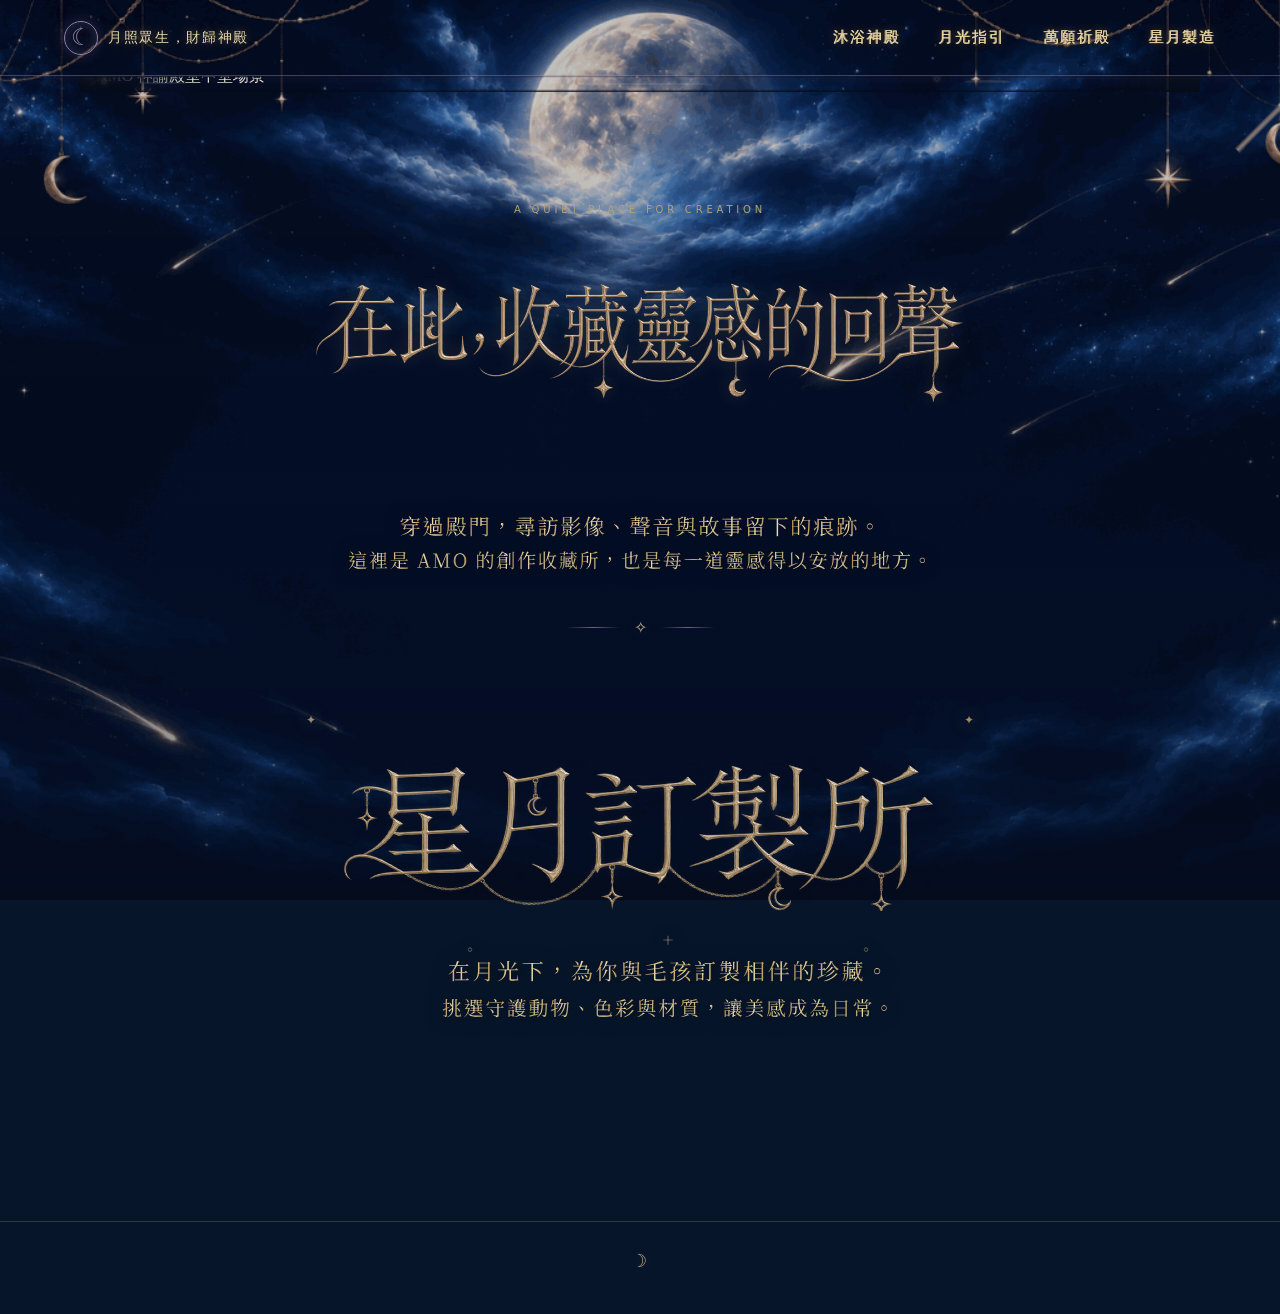
==== commit 06d258b4: "Apply animal-inspired sanctuary product themes" ====
--- a/index.html
+++ b/index.html
@@ -341,15 +341,15 @@
   content:"";position:absolute;inset:18%;border:1px solid rgba(222,204,164,.12);
   border-radius:50%;opacity:.62;pointer-events:none;
   border-color:rgba(222,204,164,.22);
-  box-shadow:0 0 20px rgba(204,191,158,.18),inset 0 0 18px rgba(204,191,158,.10);
+  box-shadow:0 0 28px rgba(229,210,164,.34),inset 0 0 24px rgba(229,210,164,.22);
   animation:portal-breath 4.8s ease-in-out infinite;
 }
 .door-one::before{inset:25% 30%;animation:flame-glow 5.8s ease-in-out infinite}
 .door-three::before{inset:19% 28%;animation:bell-sway 6.4s ease-in-out infinite}
 .door-target::after{
   content:"";position:absolute;inset:5%;border-radius:50%;pointer-events:none;
-  background:radial-gradient(ellipse,rgba(210,190,147,.13),transparent 68%);
-  opacity:.34;animation:portal-glimmer 5.6s ease-in-out infinite;
+  background:radial-gradient(ellipse,rgba(230,211,169,.26),rgba(210,190,147,.12) 40%,transparent 72%);
+  opacity:.48;animation:portal-glimmer 5.6s ease-in-out infinite;
 }
 .door-target:hover,.door-target:focus-visible{
   filter:drop-shadow(0 0 13px rgba(226,208,168,.48));
@@ -369,10 +369,10 @@
   font-size:11px;letter-spacing:.12em;pointer-events:none;
 }
 .door-target:hover span,.door-target:focus-visible span{opacity:1}
-@keyframes portal-breath{0%,100%{opacity:.28;transform:scale(.95)}50%{opacity:.62;transform:scale(1.04)}}
-@keyframes flame-glow{0%,100%{opacity:.22;transform:scale(.96)}50%{opacity:.55;transform:scale(1.04)}}
-@keyframes bell-sway{0%,100%{opacity:.24;transform:rotate(-.5deg)}50%{opacity:.56;transform:rotate(.5deg)}}
-@keyframes portal-glimmer{0%,100%{opacity:.10}50%{opacity:.30}}
+@keyframes portal-breath{0%,100%{opacity:.62;transform:scale(.96)}50%{opacity:1;transform:scale(1.06)}}
+@keyframes flame-glow{0%,100%{opacity:.56;transform:scale(.97)}50%{opacity:.96;transform:scale(1.06)}}
+@keyframes bell-sway{0%,100%{opacity:.58;transform:rotate(-.5deg)}50%{opacity:.96;transform:rotate(.5deg)}}
+@keyframes portal-glimmer{0%,100%{opacity:.30}50%{opacity:.68}}
 @media(max-width:760px){
   .door-one{left:1%;top:29%;width:13%;height:24%}
   .door-two{left:37%;top:39%;width:26%;height:24%}
@@ -437,9 +437,18 @@
 
 /* Feather the sanctuary artwork into the same nebula instead of leaving hard image edges. */
 .hero-art{
-  -webkit-mask-image:radial-gradient(ellipse 88% 90% at center,#000 44%,rgba(0,0,0,.94) 61%,rgba(0,0,0,.68) 78%,transparent 100%);
-  mask-image:radial-gradient(ellipse 88% 90% at center,#000 44%,rgba(0,0,0,.94) 61%,rgba(0,0,0,.68) 78%,transparent 100%);
-}
+  -webkit-mask-image:linear-gradient(90deg,transparent 0,#000 9%,#000 91%,transparent 100%),linear-gradient(0deg,transparent 0,#000 12%,#000 88%,transparent 100%);
+  -webkit-mask-composite:source-in;
+  mask-image:linear-gradient(90deg,transparent 0,#000 9%,#000 91%,transparent 100%),linear-gradient(0deg,transparent 0,#000 12%,#000 88%,transparent 100%);
+  mask-composite:intersect;
+}
+.hero-inner::after{z-index:2;background:linear-gradient(90deg,rgba(7,13,24,.94) 0,transparent 10%,transparent 90%,rgba(7,13,24,.94) 100%),linear-gradient(180deg,rgba(7,13,24,.38) 0,transparent 12%,transparent 82%,rgba(7,13,24,.92) 100%)}
+.nav-link:hover,.nav-link:focus-visible,.menu-toggle:hover,.menu-toggle:focus-visible,.atelier-link{color:var(--animal)!important;border-color:color-mix(in srgb,var(--animal) 62%,transparent)!important}
+.site-header{border-bottom:1px solid color-mix(in srgb,var(--animal) 44%,transparent);box-shadow:0 5px 24px -15px var(--animal-soft)}
+.brand-moon{border-color:var(--animal);color:var(--animal);box-shadow:inset 0 0 14px var(--animal-soft),0 0 14px var(--animal-soft);text-shadow:0 0 12px var(--animal-soft)}
+.menu-toggle,.portal-symbol{border-color:color-mix(in srgb,var(--animal) 68%,transparent);color:var(--animal);box-shadow:0 0 12px var(--animal-soft)}
+.atelier-link{box-shadow:0 0 15px var(--animal-soft)}
+@media(prefers-reduced-motion:reduce){.door-target::before,.door-target::after{animation:none!important;opacity:.88!important}}
 
 </style>
 </head>
@@ -502,5 +511,6 @@
   }));
 })();
 </script>
+<script src="assets/animal-theme.js?v=20261120b"></script>
 </body>
 </html>
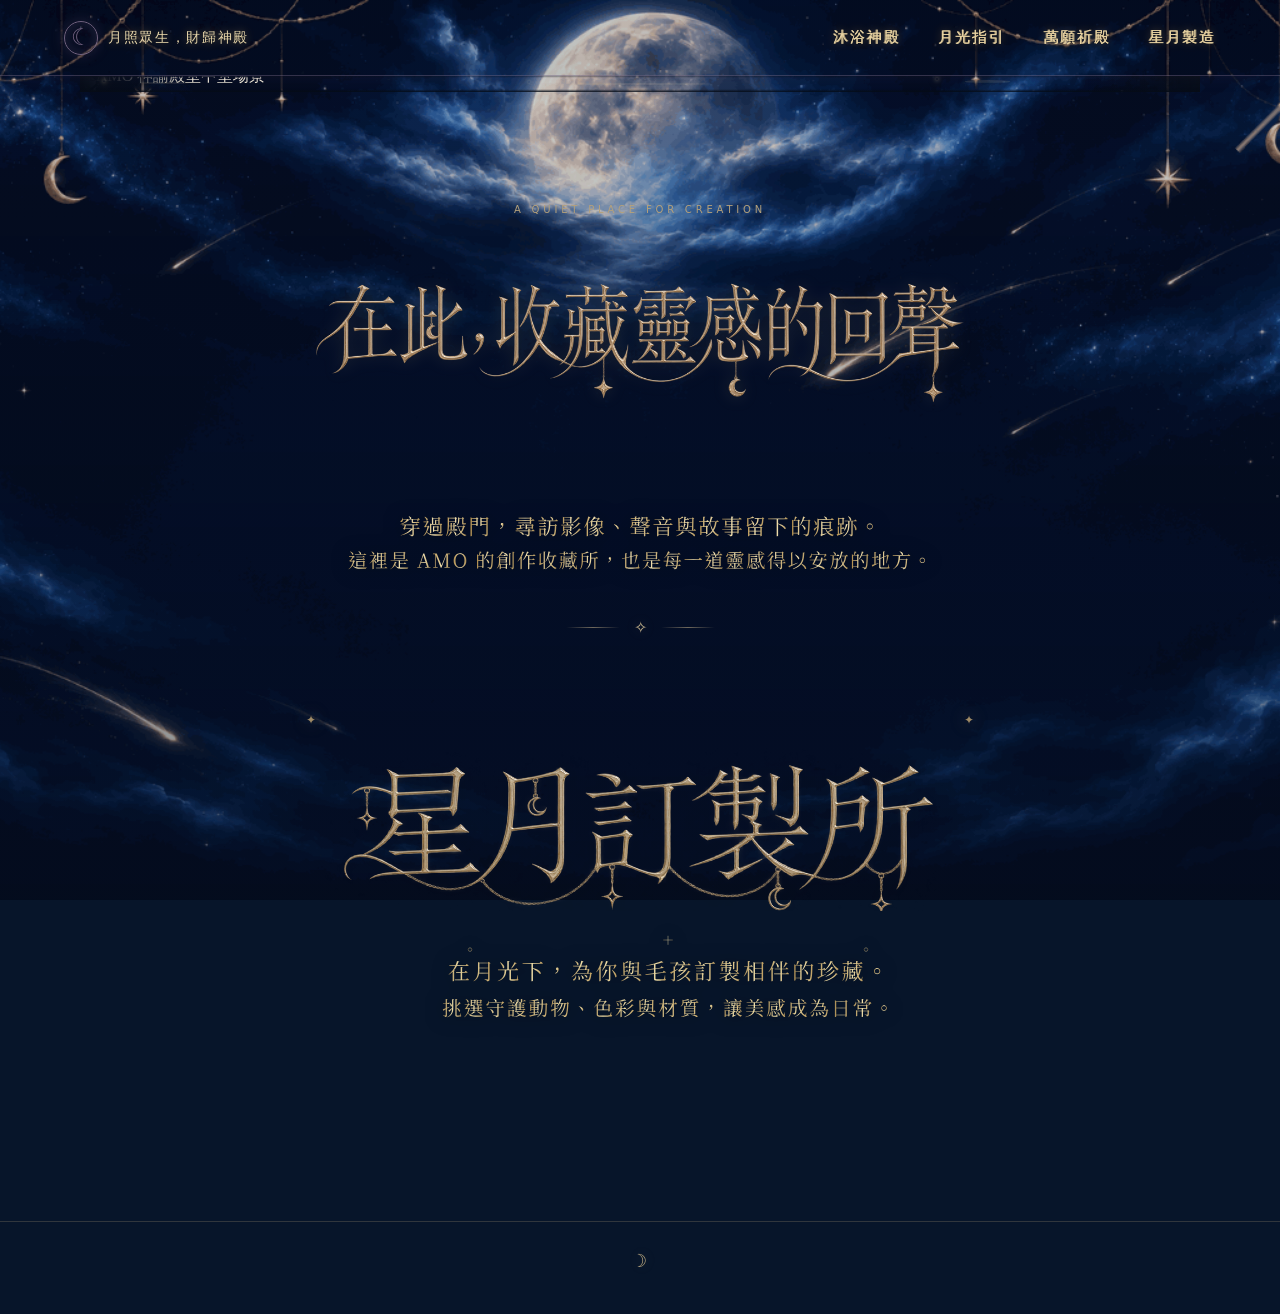
==== commit 0c975032: "Refine guardian themes and optimize catalog art" ====
--- a/index.html
+++ b/index.html
@@ -511,6 +511,6 @@
   }));
 })();
 </script>
-<script src="assets/animal-theme.js?v=20261120b"></script>
+<script src="assets/animal-theme.js?v=20261120f"></script>
 </body>
 </html>
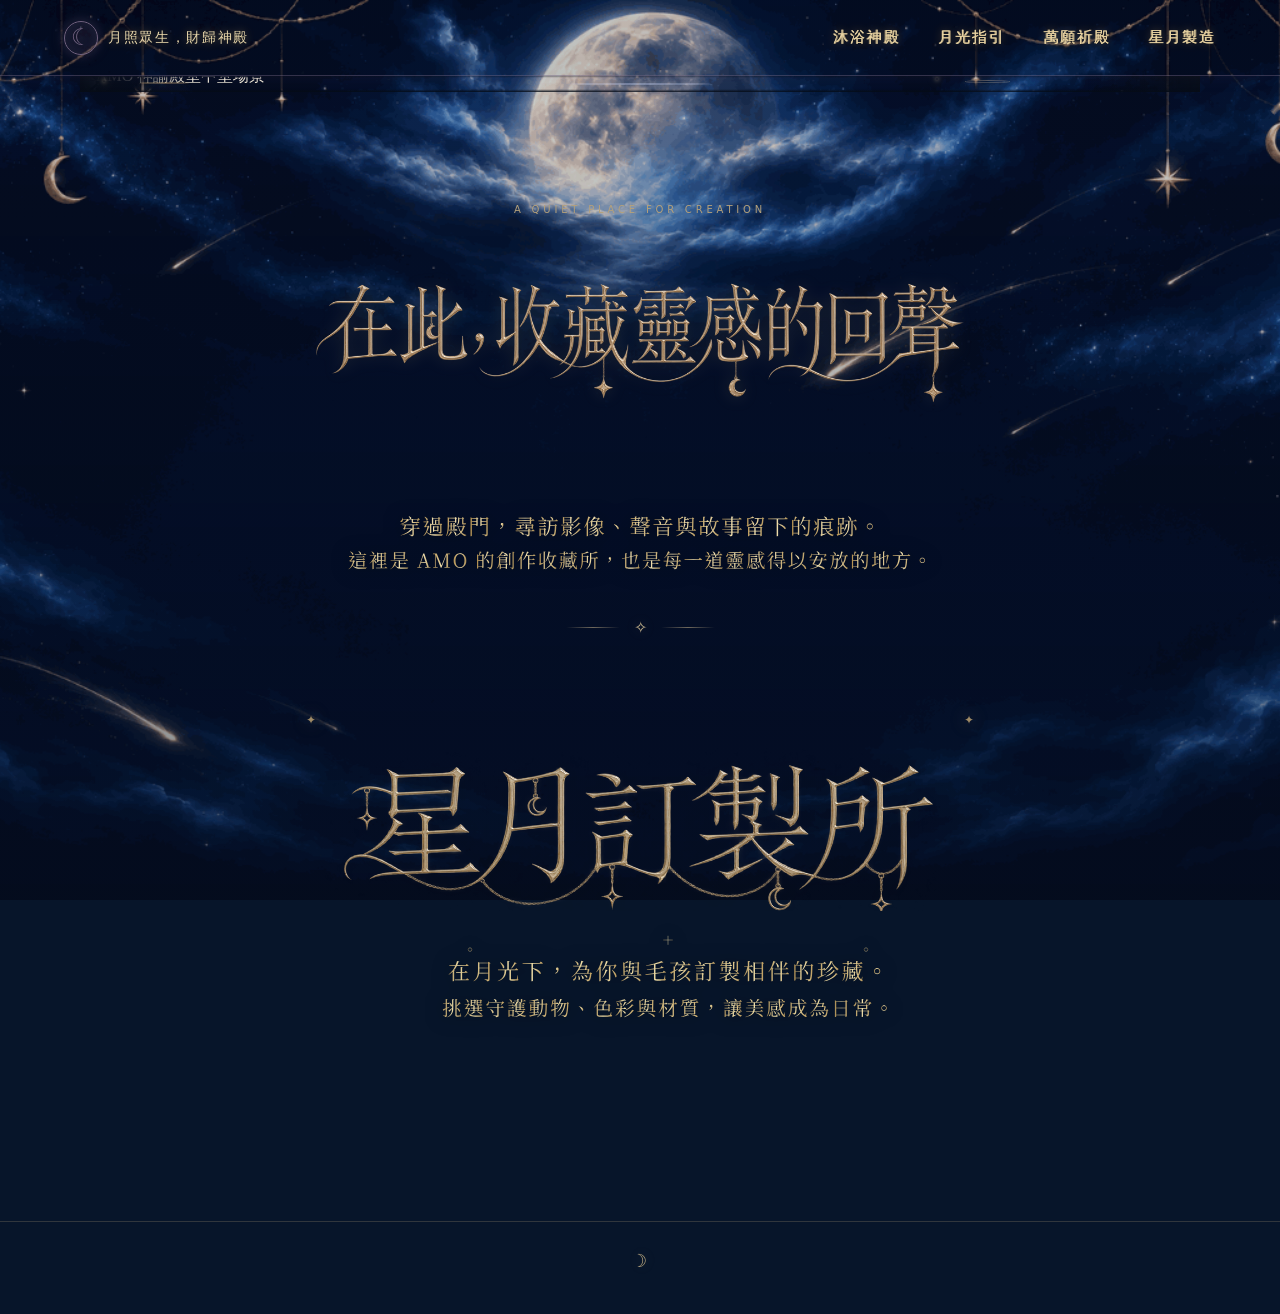
==== commit b6ad9e06: "Add shared sanctuary lighting and portal animations" ====
--- a/index.html
+++ b/index.html
@@ -1,516 +1,491 @@
-<!doctype html>
-<html lang="zh-Hant">
-<head>
-<meta charset="utf-8">
-<meta name="viewport" content="width=device-width, initial-scale=1">
-<meta name="theme-color" content="#090806">
-<meta name="description" content="月照財來｜收藏原創作品、影音與音樂的靜謐之所。">
-<title>月照財來｜神諭殿堂</title>
-<style>
-:root{
-  color-scheme:dark;
-  --bg:#090806;--panel:#100e0a;--panel2:#17130d;
-  --gold:#c4a36b;--gold2:#8f7044;--pale:#e8dcc5;
-  --muted:#a99a80;--line:rgba(196,163,107,.28);
-  --serif:"Noto Serif TC","Songti TC","PMingLiU",serif;
-  --sans:system-ui,-apple-system,"Segoe UI",sans-serif;
-}
-*{box-sizing:border-box}
-html{scroll-behavior:smooth;background:var(--bg);scroll-padding-top:86px}
-body{margin:0;background:var(--bg);color:var(--pale);font-family:var(--serif);min-width:320px}
-a{color:inherit}
-button{font:inherit}
-.skip{position:absolute;left:-9999px;top:8px;z-index:100;background:var(--gold);color:#100d08;padding:10px 16px}
-.skip:focus{left:12px}
-.site-header{
-  position:sticky;top:0;z-index:20;height:68px;
-  display:flex;align-items:center;justify-content:space-between;gap:24px;
-  padding:0 clamp(18px,5vw,76px);
-  background:rgba(9,8,6,.91);backdrop-filter:blur(14px);
-  border-bottom:1px solid rgba(196,163,107,.16)
-}
-.brand{display:flex;align-items:center;gap:12px;text-decoration:none;white-space:nowrap}
-.brand-mark{width:30px;height:30px;border:1px solid var(--gold2);border-radius:50%;display:grid;place-items:center;color:var(--gold);font-size:15px}
-.brand-name{font-size:14px;letter-spacing:.28em;color:var(--pale)}
-.nav{display:flex;align-items:center;gap:clamp(14px,3vw,38px)}
-.nav a{font:11px var(--sans);letter-spacing:.18em;text-decoration:none;color:var(--muted);transition:color .2s}
-.nav a:hover,.nav a:focus-visible{color:var(--gold)}
-.menu-toggle{display:none;background:none;border:1px solid var(--line);color:var(--gold);padding:8px 11px}
-.hero{width:100%;background:#090806;position:relative;overflow:hidden}
-.hero-inner{max-width:1120px;margin:0 auto;position:relative;line-height:0}
-.hero-art{display:block;width:100%;height:auto}
-.hero-caption{
-  position:absolute;left:50%;bottom:2.3%;transform:translateX(-50%);
-  width:max-content;max-width:90%;text-align:center;line-height:1.8;
-  color:rgba(232,220,197,.72);font:10px var(--sans);letter-spacing:.28em;
-  text-shadow:0 1px 12px #000;pointer-events:none
-}
-/* Transparent door targets align with the three doors in the original artwork. */
-.door-target{position:absolute;top:63.5%;height:18%;width:30%;border:1px solid transparent;background:transparent;cursor:pointer;border-radius:4px;transition:background .2s,border-color .2s,box-shadow .2s}
-.door-target:hover,.door-target:focus-visible{background:rgba(196,163,107,.10);border-color:rgba(218,185,126,.72);box-shadow:0 0 28px rgba(196,163,107,.18);outline:none}
-.door-target span{position:absolute;left:50%;bottom:-32px;transform:translateX(-50%);padding:5px 10px;background:rgba(9,8,6,.92);border:1px solid var(--line);color:var(--pale);font:11px var(--sans);letter-spacing:.12em;white-space:nowrap;opacity:0;transition:opacity .2s}
-.door-target:hover span,.door-target:focus-visible span{opacity:1}
-.door-one{left:2%}.door-two{left:35%}.door-three{right:2%}
-.intro{max-width:900px;margin:0 auto;padding:clamp(64px,9vw,112px) 24px 58px;text-align:center}
-.eyebrow{font:10px var(--sans);letter-spacing:.38em;color:var(--gold2);text-transform:uppercase}
-.intro h1{font-size:clamp(24px,4vw,38px);font-weight:400;letter-spacing:.28em;margin:18px 0 20px;color:var(--pale)}
-.intro p{max-width:620px;margin:0 auto;color:#e8dcc5;-webkit-text-stroke:.22px rgba(196,163,107,.72);font-weight:300;font-size:14px;line-height:2.2;letter-spacing:.11em;text-shadow:0 0 8px rgba(196,163,107,.16),0 2px 14px rgba(0,0,0,.92)}
-.ornament{display:flex;align-items:center;justify-content:center;gap:14px;margin:28px auto 0;color:var(--gold2)}
-.ornament:before,.ornament:after{content:"";width:54px;height:1px;background:var(--line)}
-.atelier-entry{max-width:760px;margin:0 auto clamp(76px,10vw,124px);padding:0 24px;text-align:center}
-.atelier-entry-card{position:relative;overflow:hidden;padding:clamp(28px,5vw,46px) 24px;border:1px solid rgba(196,163,107,.42);background:radial-gradient(ellipse at 50% 0%,rgba(129,96,49,.19),transparent 72%),linear-gradient(155deg,rgba(18,25,39,.96),rgba(8,12,21,.98));box-shadow:0 18px 54px rgba(0,0,0,.28),inset 0 0 32px rgba(196,163,107,.035)}
-.atelier-entry-card:before,.atelier-entry-card:after{content:"✦";position:absolute;top:18px;color:rgba(218,185,126,.72);font-size:12px;text-shadow:0 0 16px rgba(218,185,126,.5)}
-.atelier-entry-card:before{left:22px}.atelier-entry-card:after{right:22px}
-.atelier-entry .eyebrow{display:block}
-.atelier-entry h2{font-size:clamp(19px,3vw,27px);font-weight:400;letter-spacing:.2em;color:var(--pale);margin:13px 0 10px}
-.atelier-entry p{max-width:520px;margin:0 auto 24px;color:#e8dcc5;-webkit-text-stroke:.2px rgba(196,163,107,.68);font-weight:300;font-size:13px;line-height:2;letter-spacing:.1em;text-shadow:0 0 8px rgba(196,163,107,.16),0 2px 14px rgba(0,0,0,.92)}
-.atelier-link{display:inline-flex;align-items:center;gap:12px;padding:12px 24px;border:1px solid rgba(218,185,126,.68);background:rgba(196,163,107,.08);color:var(--pale);font-size:12px;letter-spacing:.18em;text-decoration:none;transition:background .2s,border-color .2s,box-shadow .2s,transform .2s}
-.atelier-link:after{content:"↗";font-size:14px;color:var(--gold2)}
-.atelier-link:hover,.atelier-link:focus-visible{background:rgba(196,163,107,.17);border-color:var(--gold2);box-shadow:0 0 24px rgba(196,163,107,.16);transform:translateY(-2px);outline:none}
-.portals{max-width:1160px;margin:0 auto;padding:20px 28px 100px}
-.section-head{text-align:center;margin-bottom:34px}
-.section-head h2{font-size:19px;font-weight:400;letter-spacing:.3em;margin:0 0 12px}
-.section-head p{font:11px/1.8 var(--sans);letter-spacing:.12em;color:var(--muted);margin:0}
-.portal-grid{display:grid;grid-template-columns:repeat(3,minmax(0,1fr));gap:18px}
-.portal{
-  position:relative;min-height:260px;padding:32px 25px 26px;
-  display:flex;flex-direction:column;align-items:center;text-align:center;
-  border:1px solid var(--line);background:
-  radial-gradient(ellipse at 50% 0%,rgba(129,96,49,.14),transparent 65%),
-  linear-gradient(160deg,rgba(32,25,16,.82),rgba(11,10,8,.98));
-  transition:transform .25s,border-color .25s,background .25s
-}
-.portal:hover{transform:translateY(-5px);border-color:rgba(196,163,107,.7)}
-.portal-symbol{width:54px;height:54px;border:1px solid var(--gold2);border-radius:50%;display:grid;place-items:center;color:var(--gold);font-size:23px;margin-bottom:20px}
-.portal h3{font-size:18px;font-weight:400;letter-spacing:.2em;margin:0 0 8px}
-.portal .en{font:10px var(--sans);letter-spacing:.2em;color:var(--gold2)}
-.portal p{font-size:13px;line-height:1.9;color:var(--muted);margin:20px 0 24px;min-height:50px}
-.portal button{margin-top:auto;border:1px solid var(--line);background:transparent;color:var(--pale);padding:10px 22px;letter-spacing:.16em;font-size:12px;cursor:pointer;transition:background .2s,border-color .2s}
-.portal button:hover,.portal button:focus-visible{background:rgba(196,163,107,.12);border-color:var(--gold);outline:none}
-.detail{max-width:900px;margin:0 auto 100px;padding:0 24px;scroll-margin-top:88px}
-.detail-panel{border:1px solid var(--line);background:linear-gradient(145deg,rgba(31,24,15,.72),rgba(10,9,7,.96));padding:clamp(28px,5vw,54px);text-align:center}
-.detail-panel.scene-panel{position:relative;isolation:isolate;overflow:hidden;min-height:540px;display:flex;flex-direction:column;justify-content:center;background:#090806}
-.detail-panel.scene-panel::before{content:"";position:absolute;inset:0;z-index:-1;background:linear-gradient(180deg,rgba(8,7,5,.42),rgba(8,7,5,.82) 78%,rgba(8,7,5,.96))}
-.detail-panel.scene-panel>*{position:relative;z-index:1}
-.detail-panel .scene-backdrop{position:absolute!important;inset:0;width:100%;height:100%;object-fit:cover;object-position:center 42%;z-index:-2!important;opacity:.78}
-@media(max-width:760px){.detail-panel.scene-panel{min-height:460px}.detail-panel .scene-backdrop{object-position:center 35%}}
-.detail-panel[hidden]{display:none}
-.detail-kicker{font:10px var(--sans);letter-spacing:.32em;color:var(--gold2)}
-.detail-panel h2{font-size:clamp(20px,3vw,28px);font-weight:400;letter-spacing:.22em;margin:14px 0}
-.detail-panel p{max-width:620px;margin:0 auto;color:var(--muted);font-size:14px;line-height:2}
-.empty-state{margin:28px auto 0;padding:18px;border-top:1px solid var(--line);max-width:520px;color:#8d806b;font-size:12px;line-height:1.9}
-.close-detail{margin-top:24px;background:transparent;border:0;color:var(--gold);cursor:pointer;letter-spacing:.15em;font-size:12px;padding:8px 14px}
-.footer{border-top:1px solid rgba(196,163,107,.16);padding:28px 20px 34px;text-align:center;color:#766a57;font:10px/2 var(--sans);letter-spacing:.18em}
-.footer .seal{display:block;color:var(--gold2);font:18px var(--serif);margin-bottom:8px}
-@media(max-width:760px){
-  .site-header{height:60px}
-  .menu-toggle{display:block}
-  .nav{display:none;position:absolute;top:59px;left:0;right:0;padding:18px 22px 22px;background:rgba(9,8,6,.98);border-bottom:1px solid var(--line);flex-direction:column;align-items:flex-start;gap:18px}
-  .nav.open{display:flex}
-  .door-target{top:63%;height:19%;width:31%}
-  .door-one{left:0.5%}.door-two{left:34.5%}.door-three{right:0.5%}
-  .portal-grid{grid-template-columns:1fr;max-width:520px;margin:auto;gap:14px}
-  .portal{min-height:220px}
-  .portal p{min-height:0}
-}
-@media(prefers-reduced-motion:reduce){html{scroll-behavior:auto}*,*:before,*:after{transition:none!important;animation:none!important}}
-
-/* MOON SANCTUARY — quiet, responsive light rather than solid hover blocks */
-:root{
-  --bg:#070d18;--panel:#0b1422;--panel2:#101d2d;
-  --gold:#d5bd8a;--gold2:#927c57;--pale:#e8e4d9;
-  --muted:#a3a9b2;--line:rgba(194,174,132,.24);
-  --moon:#c8d1dc;--glow:rgba(211,190,145,.42);
-}
-body{
-  background:
-    radial-gradient(ellipse at 50% 0%,rgba(70,91,119,.17),transparent 46rem),
-    radial-gradient(ellipse at 50% 58%,rgba(25,43,66,.20),transparent 52rem),
-    var(--bg);
-}
-.site-header{
-  background:rgba(6,12,22,.78);
-  border-bottom-color:rgba(194,174,132,.18);
-  box-shadow:0 8px 34px rgba(0,0,0,.18);
-}
-.brand-mark{
-  border-color:rgba(202,188,157,.58);
-  color:var(--moon);
-  box-shadow:inset 0 0 13px rgba(196,205,218,.08),0 0 16px rgba(196,205,218,.06);
-}
-.nav a{position:relative;transition:color .35s,text-shadow .35s}
-.nav a::after{
-  content:"";position:absolute;left:0;right:100%;bottom:-8px;height:1px;
-  background:linear-gradient(90deg,transparent,var(--gold),transparent);
-  transition:right .45s ease;
-}
-.nav a:hover,.nav a:focus-visible{color:#f1e5c9;text-shadow:0 0 13px var(--glow)}
-.nav a:hover::after,.nav a:focus-visible::after{right:0}
-.hero{background:linear-gradient(180deg,#070d18,#090f1a)}
-.hero-inner::after{
-  content:"";position:absolute;inset:0;pointer-events:none;
-  background:linear-gradient(180deg,rgba(7,13,24,.02) 62%,rgba(7,13,24,.28));
-}
-.door-target{
-  background:transparent!important;border:1px solid transparent!important;
-  box-shadow:none!important;border-radius:50%;
-  transition:filter .5s ease,transform .5s ease;
-}
-.door-target::before{
-  content:"";position:absolute;inset:14% 23%;border:1px solid rgba(211,190,145,0);
-  border-radius:50%;opacity:0;transform:scale(.92);
-  transition:opacity .55s ease,transform .65s ease,border-color .55s ease;
-  box-shadow:0 0 22px rgba(211,190,145,0);
-}
-.door-target::after{
-  content:"";position:absolute;left:50%;top:50%;width:5px;height:5px;
-  border-radius:50%;background:var(--gold);opacity:0;
-  transform:translate(-50%,-50%) scale(.4);
-  box-shadow:0 0 9px 3px rgba(211,190,145,.5),0 0 25px 7px rgba(211,190,145,.2);
-  transition:opacity .4s ease,transform .55s ease;
-}
-.door-target:hover,.door-target:focus-visible{
-  background:transparent!important;border-color:transparent!important;
-  filter:drop-shadow(0 0 10px rgba(211,190,145,.14));
-}
-.door-target:hover::before,.door-target:focus-visible::before{
-  opacity:1;transform:scale(1);border-color:rgba(211,190,145,.38);
-  box-shadow:0 0 22px rgba(211,190,145,.08),inset 0 0 18px rgba(211,190,145,.05);
-}
-.door-target:hover::after,.door-target:focus-visible::after{
-  opacity:.9;transform:translate(-50%,-50%) scale(1);
-}
-.door-target span{
-  bottom:-35px;background:rgba(7,13,24,.82);border:0;
-  border-bottom:1px solid rgba(211,190,145,.48);
-  color:#eee4cf;letter-spacing:.2em;
-  text-shadow:0 0 12px rgba(211,190,145,.25);
-}
-.intro{position:relative}
-.eyebrow,.detail-kicker{color:#b5a17b}
-.intro h1,.section-head h2,.detail-panel h2{color:#eee8dc}
-.ornament{color:#c7b58e;text-shadow:0 0 14px rgba(211,190,145,.3)}
-.ornament:before,.ornament:after{
-  background:linear-gradient(90deg,transparent,rgba(211,190,145,.52),transparent)
-}
-.portal-grid{gap:clamp(20px,3vw,38px)}
-.portal{
-  min-height:270px;padding:36px 25px 30px;
-  border:1px solid rgba(194,174,132,.16);
-  background:
-    radial-gradient(ellipse at 50% 0%,rgba(151,133,99,.10),transparent 68%),
-    linear-gradient(160deg,rgba(18,30,47,.45),rgba(7,13,24,.2));
-  transition:border-color .55s ease,background .55s ease,transform .55s ease;
-}
-.portal::before,.detail-panel:not(.scene-panel)::before{
-  content:"";position:absolute;inset:8px;pointer-events:none;
-  border:1px solid rgba(211,190,145,0);transition:border-color .55s ease;
-}
-.portal:hover{
-  transform:translateY(-2px);
-  border-color:rgba(211,190,145,.42);
-  background:
-    radial-gradient(ellipse at 50% 0%,rgba(151,133,99,.17),transparent 68%),
-    linear-gradient(160deg,rgba(22,36,55,.62),rgba(7,13,24,.32));
-}
-.portal:hover::before{border-color:rgba(211,190,145,.12)}
-.portal-symbol{
-  position:relative;border-color:rgba(190,177,146,.5);color:#d6c49b;
-  box-shadow:inset 0 0 16px rgba(200,209,220,.05);
-  transition:transform .8s ease,box-shadow .6s ease,color .6s ease;
-}
-.portal-symbol::after{
-  content:"";position:absolute;inset:-6px;border:1px solid rgba(211,190,145,0);
-  border-radius:50%;transform:rotate(-28deg) scale(.9);
-  transition:transform .9s ease,border-color .6s ease;
-}
-.portal:hover .portal-symbol{
-  color:#f0dfb8;transform:translateY(-2px);
-  box-shadow:inset 0 0 18px rgba(200,209,220,.12),0 0 22px rgba(211,190,145,.12);
-}
-.portal:hover .portal-symbol::after{
-  border-color:rgba(211,190,145,.38);transform:rotate(35deg) scale(1.08);
-}
-.portal button{
-  position:relative;border:0;border-bottom:1px solid rgba(211,190,145,.36);
-  background:transparent;color:#e6dcc8;padding:11px 8px 9px;
-  letter-spacing:.2em;transition:color .4s ease,text-shadow .4s ease,border-color .4s ease;
-}
-.portal button::after{
-  content:"";position:absolute;left:50%;right:50%;bottom:-1px;height:1px;
-  background:linear-gradient(90deg,transparent,#f1dba8,transparent);
-  transition:left .45s ease,right .45s ease;
-}
-.portal button:hover,.portal button:focus-visible{
-  background:transparent;border-color:rgba(241,219,168,.68);
-  color:#fff1d0;text-shadow:0 0 14px rgba(211,190,145,.32);outline:none;
-}
-.portal button:hover::after,.portal button:focus-visible::after{left:0;right:0}
-.detail-panel{
-  position:relative;border-color:rgba(194,174,132,.22);
-  background:linear-gradient(145deg,rgba(19,31,48,.74),rgba(7,13,24,.96));
-}
-.close-detail{
-  border-bottom:1px solid rgba(211,190,145,.32);
-  transition:color .4s ease,text-shadow .4s ease;
-}
-.close-detail:hover,.close-detail:focus-visible{
-  color:#fff0cb;text-shadow:0 0 14px rgba(211,190,145,.3);outline:none;
-}
-.footer{border-top-color:rgba(194,174,132,.16)}
-.footer .seal{color:#b9a77f;text-shadow:0 0 14px rgba(211,190,145,.22)}
-@keyframes moonline{
-  0%{background-position:180% 0}
-  100%{background-position:-180% 0}
-}
-@media(prefers-reduced-motion:no-preference){
-  .portal:hover .portal-symbol::after{animation:moonline 2.8s ease-in-out infinite}
-}
-@media(max-width:760px){
-  .door-target::before{inset:12% 18%}
-  .portal{min-height:220px}
-}
-
-
-/* THREE GATES — architectural portal frames inspired by the reference image */
-.portal-grid{gap:clamp(22px,3vw,40px);align-items:stretch}
-.portal{
-  min-height:390px;
-  padding:72px 24px 34px;
-  border:1px solid rgba(199,181,143,.34);
-  border-radius:48% 48% 3px 3px / 22% 22% 3px 3px;
-  overflow:visible;
-  isolation:isolate;
-  background:
-    radial-gradient(ellipse at 50% 10%,rgba(211,190,145,.16),transparent 43%),
-    linear-gradient(180deg,rgba(19,29,43,.88),rgba(7,13,24,.97));
-  box-shadow:inset 0 0 34px rgba(0,0,0,.42),0 18px 48px rgba(0,0,0,.22);
-}
-.portal::before{
-  content:"";position:absolute;z-index:-1;inset:12px 12px 12px;
-  border:1px solid rgba(211,190,145,.22);
-  border-bottom-color:rgba(211,190,145,.12);
-  border-radius:48% 48% 1px 1px / 21% 21% 1px 1px;
-  background:
-    linear-gradient(90deg,transparent 0,rgba(211,190,145,.07) 50%,transparent 100%);
-  box-shadow:inset 0 0 26px rgba(211,190,145,.035);
-  pointer-events:none;transition:border-color .55s ease,box-shadow .55s ease;
-}
-.portal::after{
-  content:"✧";position:absolute;top:17px;left:50%;transform:translateX(-50%);
-  width:42px;height:42px;display:grid;place-items:center;
-  border:1px solid rgba(211,190,145,.5);border-radius:50%;
-  color:#e5d4ad;font-size:18px;text-shadow:0 0 12px rgba(211,190,145,.55);
-  background:radial-gradient(circle,rgba(211,190,145,.15),rgba(7,13,24,.9) 70%);
-  box-shadow:0 0 18px rgba(211,190,145,.12),inset 0 0 12px rgba(211,190,145,.1);
-  pointer-events:none;
-}
-.portal:hover{
-  transform:translateY(-4px);
-  border-color:rgba(232,211,165,.72);
-  box-shadow:inset 0 0 40px rgba(211,190,145,.06),0 20px 54px rgba(0,0,0,.34),0 0 28px rgba(211,190,145,.09);
-}
-.portal:hover::before{border-color:rgba(232,211,165,.48);box-shadow:inset 0 0 30px rgba(211,190,145,.08),0 0 20px rgba(211,190,145,.08)}
-.portal-symbol{
-  width:78px;height:78px;margin:12px 0 24px;
-  border-color:rgba(211,190,145,.55);
-  background:radial-gradient(circle,rgba(211,190,145,.14),rgba(7,13,24,.65) 68%);
-  font-size:29px;
-}
-.portal h3{font-size:19px;letter-spacing:.24em}
-.portal .en{letter-spacing:.24em}
-.portal p{max-width:230px;min-height:56px;margin:22px 0 25px}
-.portal button{letter-spacing:.22em}
-@media(max-width:760px){
-  .portal-grid{max-width:460px}
-  .portal{min-height:340px;padding-top:68px}
-}
-\n
-/* Scene hotspots: left torch → wishes, center astrolabe → revelation, right bell → bathing. */
-.hero-inner{max-width:none;width:100%}
-.hero-art{width:100%;height:auto}
-.door-target{
-  z-index:3;top:auto;height:auto;width:auto;
-  border:0!important;border-radius:50%;background:transparent!important;
-  box-shadow:none!important;outline:none;overflow:visible;
-}
-.door-one{left:1.5%;top:29%;width:12%;height:24%}
-.door-two{left:39%;top:39%;width:22%;height:23%}
-.door-three{left:76%;right:auto;top:17%;width:10%;height:27%}
-.door-target::before{
-  content:"";position:absolute;inset:18%;border:1px solid rgba(222,204,164,.12);
-  border-radius:50%;opacity:.62;pointer-events:none;
-  border-color:rgba(222,204,164,.22);
-  box-shadow:0 0 28px rgba(229,210,164,.34),inset 0 0 24px rgba(229,210,164,.22);
-  animation:portal-breath 4.8s ease-in-out infinite;
-}
-.door-one::before{inset:25% 30%;animation:flame-glow 5.8s ease-in-out infinite}
-.door-three::before{inset:19% 28%;animation:bell-sway 6.4s ease-in-out infinite}
-.door-target::after{
-  content:"";position:absolute;inset:5%;border-radius:50%;pointer-events:none;
-  background:radial-gradient(ellipse,rgba(230,211,169,.26),rgba(210,190,147,.12) 40%,transparent 72%);
-  opacity:.48;animation:portal-glimmer 5.6s ease-in-out infinite;
-}
-.door-target:hover,.door-target:focus-visible{
-  filter:drop-shadow(0 0 13px rgba(226,208,168,.48));
-}
-.door-target:hover::before{
-  opacity:.72;border-color:rgba(232,218,184,.42);
-  box-shadow:0 0 22px rgba(211,194,154,.22),inset 0 0 18px rgba(211,194,154,.12);
-}
-.door-target:focus-visible::before{
-  opacity:1;border-color:rgba(232,218,184,.78);
-  box-shadow:0 0 24px rgba(211,194,154,.32),inset 0 0 22px rgba(211,194,154,.18);
-}
-.door-target span{
-  left:50%;bottom:-28px;transform:translateX(-50%);
-  opacity:0;background:rgba(6,12,22,.9);padding:6px 10px;
-  border:1px solid rgba(211,190,145,.36);border-radius:2px;
-  font-size:11px;letter-spacing:.12em;pointer-events:none;
-}
-.door-target:hover span,.door-target:focus-visible span{opacity:1}
-@keyframes portal-breath{0%,100%{opacity:.62;transform:scale(.96)}50%{opacity:1;transform:scale(1.06)}}
-@keyframes flame-glow{0%,100%{opacity:.56;transform:scale(.97)}50%{opacity:.96;transform:scale(1.06)}}
-@keyframes bell-sway{0%,100%{opacity:.58;transform:rotate(-.5deg)}50%{opacity:.96;transform:rotate(.5deg)}}
-@keyframes portal-glimmer{0%,100%{opacity:.30}50%{opacity:.68}}
-@media(max-width:760px){
-  .door-one{left:1%;top:29%;width:13%;height:24%}
-  .door-two{left:37%;top:39%;width:26%;height:24%}
-  .door-three{left:75%;top:17%;width:12%;height:27%}
-  .door-target span{font-size:10px;bottom:-24px}
-}
-@media(prefers-reduced-motion:reduce){
-  .door-target::before,.door-target::after{animation:none}
-  .door-target::before{opacity:.58;border-color:rgba(222,204,164,.28);box-shadow:0 0 18px rgba(204,191,158,.16),inset 0 0 14px rgba(204,191,158,.08)}
-  .door-target::after{opacity:.30}
-}
-
-/* A single fixed midnight-blue sky keeps every section connected without tiled seams. */
-:root{--bg:#07152a;--panel:rgba(7,18,36,.18);--gold:#d5bd8a;--gold2:#a98e5d;--pale:#eee7d7;--muted:#c4bdaf;--line:rgba(213,189,138,.28)}
-html,body{background:#07152a}
-body{position:relative;isolation:isolate}
-body::before,body::after{content:"";position:fixed;inset:0;pointer-events:none}
-body::before{z-index:-2;background:url("assets/catalog/meteor-nebula.gif") center center/cover no-repeat}
-body::after{z-index:-1;background:linear-gradient(180deg,rgba(4,12,26,.18),rgba(4,12,26,.34) 58%,rgba(4,12,26,.48))}
-.site-header{background:rgba(7,18,36,.24);backdrop-filter:blur(3px);border-bottom-color:rgba(213,189,138,.22)}
-.brand-mark-image{display:block;width:76px;height:auto;filter:drop-shadow(0 0 7px rgba(213,189,138,.26))}
-.nav a.image-link{display:inline-flex;align-items:center;justify-content:center;transition:transform .32s ease,filter .32s ease}
-.nav a.image-link:hover,.nav a.image-link:focus-visible{transform:scale(1.08);filter:drop-shadow(0 0 8px rgba(226,197,137,.78)) drop-shadow(0 0 16px rgba(226,197,137,.28));outline:none}
-.nav-wordmark{display:block;width:clamp(74px,9vw,122px);max-height:38px;object-fit:contain}
-.hero{background:transparent}
-.door-target{display:block}
-.door-target span{padding:0;background:transparent;border:0}
-.door-target:hover span,.door-target:focus-visible span{transform:translateX(-50%) scale(1.06);filter:drop-shadow(0 0 10px rgba(226,197,137,.8))}
-.door-wordmark{display:block;width:clamp(112px,17vw,200px);height:auto;max-height:76px;object-fit:contain}
-.intro h1,.section-head h2{color:var(--pale);text-shadow:0 2px 14px rgba(0,0,0,.78)}
-.intro-title{display:block;width:min(760px,82vw);height:auto;max-height:220px;object-fit:contain;margin:18px auto 22px;filter:drop-shadow(0 0 8px rgba(213,189,138,.2))}
-.intro p,.atelier-entry p,.section-head p{color:rgba(238,231,215,.88);text-shadow:0 2px 14px rgba(0,0,0,.9)}
-.atelier-entry-card{border:0;background:transparent;box-shadow:none}
-.atelier-title-link{display:inline-flex;align-items:center;justify-content:center;margin:2px auto 14px;transition:transform .32s ease,filter .32s ease}
-.atelier-title-crop{display:block;width:min(620px,76vw);aspect-ratio:1200/310;overflow:hidden}
-.atelier-title-crop img{display:block;width:100%;height:100%;object-fit:cover;object-position:top}
-.atelier-title-link:hover,.atelier-title-link:focus-visible{transform:scale(1.035);filter:drop-shadow(0 0 12px rgba(226,197,137,.72));outline:none}
-.humor-line{margin:22px auto 10px;color:var(--gold);font-size:13px;letter-spacing:.12em;text-shadow:0 2px 12px rgba(0,0,0,.9)}
-.footer{position:relative;background:transparent;color:rgba(238,231,215,.68);border-top-color:rgba(213,189,138,.2)}
-@media(max-width:760px){
-  .site-header{background:rgba(7,18,36,.22)}
-  .brand-mark-image{width:58px}
-  .nav-wordmark{width:clamp(70px,18vw,106px);max-height:34px}
-  .door-wordmark{width:clamp(78px,21vw,126px);max-height:48px}
-}
-@media(prefers-reduced-motion:reduce){body::before{background-image:url("assets/catalog/meteor-nebula-blue.png")}}
-
-/* Let the sky show through the navigation and brighten the delicate gold wordmarks. */
-.site-header{height:76px;background:rgba(7,18,36,.06);backdrop-filter:none;border-bottom-color:rgba(213,189,138,.14)}
-.brand{gap:10px;min-width:0;text-decoration:none}
-.brand-moon{width:34px;height:34px;flex:0 0 34px;display:grid;place-items:center;border:1px solid rgba(213,189,138,.58);border-radius:50%;color:#ead7a9;font:23px/1 Georgia,serif;text-shadow:0 0 9px rgba(231,205,151,.65);box-shadow:inset 0 0 12px rgba(213,189,138,.08),0 0 12px rgba(213,189,138,.13)}
-.brand-name{display:block;color:#e7d6aa;font:12px var(--serif);letter-spacing:.11em;white-space:nowrap;text-shadow:0 0 8px rgba(231,205,151,.42),0 1px 5px rgba(0,0,0,.75)}
-.nav-wordmark{width:clamp(80px,9.5vw,130px);max-height:44px;filter:brightness(1.28) drop-shadow(.45px 0 rgba(231,205,151,.82)) drop-shadow(-.45px 0 rgba(231,205,151,.82)) drop-shadow(0 .45px rgba(231,205,151,.7)) drop-shadow(0 -.45px rgba(231,205,151,.7)) drop-shadow(0 0 5px rgba(231,205,151,.48)) drop-shadow(0 0 13px rgba(213,189,138,.18))}
-.brand-name{font-size:14px;letter-spacing:.12em}
-.nav-link{display:inline-flex;align-items:center;justify-content:center;color:#e8d4a4!important;font:400 15px/1.3 var(--serif)!important;letter-spacing:.12em!important;white-space:nowrap;text-shadow:.35px 0 rgba(231,205,151,.72),-.35px 0 rgba(231,205,151,.72),0 0 8px rgba(231,205,151,.42),0 1px 5px rgba(0,0,0,.8);transition:transform .3s ease,filter .3s ease,color .3s ease}
-.nav-link:hover,.nav-link:focus-visible{transform:scale(1.06);color:#fff0c8!important;filter:drop-shadow(0 0 8px rgba(231,205,151,.72));outline:none}
-.door-label{color:#ead7a9;font:13px var(--serif);letter-spacing:.14em;text-shadow:0 0 10px rgba(231,205,151,.64),0 2px 8px rgba(0,0,0,.9)}
-.atelier-title-link .atelier-title-crop{width:min(650px,78vw)}
-.intro-copy-art,.atelier-copy-art{display:block;width:min(790px,86vw);height:auto;margin:14px auto 0;filter:drop-shadow(0 1px 9px rgba(0,0,0,.5))}
-.atelier-copy-art{width:min(720px,82vw);margin:0 auto}
-.nav a.image-link:hover,.nav a.image-link:focus-visible{filter:brightness(1.34) drop-shadow(0 0 9px rgba(241,219,168,.78)) drop-shadow(0 0 18px rgba(226,197,137,.34))}
-
-/* Feather the sanctuary artwork into the same nebula instead of leaving hard image edges. */
-.hero-art{
-  -webkit-mask-image:linear-gradient(90deg,transparent 0,#000 9%,#000 91%,transparent 100%),linear-gradient(0deg,transparent 0,#000 12%,#000 88%,transparent 100%);
-  -webkit-mask-composite:source-in;
-  mask-image:linear-gradient(90deg,transparent 0,#000 9%,#000 91%,transparent 100%),linear-gradient(0deg,transparent 0,#000 12%,#000 88%,transparent 100%);
-  mask-composite:intersect;
-}
-.hero-inner::after{z-index:2;background:linear-gradient(90deg,rgba(7,13,24,.94) 0,transparent 10%,transparent 90%,rgba(7,13,24,.94) 100%),linear-gradient(180deg,rgba(7,13,24,.38) 0,transparent 12%,transparent 82%,rgba(7,13,24,.92) 100%)}
-.nav-link:hover,.nav-link:focus-visible,.menu-toggle:hover,.menu-toggle:focus-visible,.atelier-link{color:var(--animal)!important;border-color:color-mix(in srgb,var(--animal) 62%,transparent)!important}
-.site-header{border-bottom:1px solid color-mix(in srgb,var(--animal) 44%,transparent);box-shadow:0 5px 24px -15px var(--animal-soft)}
-.brand-moon{border-color:var(--animal);color:var(--animal);box-shadow:inset 0 0 14px var(--animal-soft),0 0 14px var(--animal-soft);text-shadow:0 0 12px var(--animal-soft)}
-.menu-toggle,.portal-symbol{border-color:color-mix(in srgb,var(--animal) 68%,transparent);color:var(--animal);box-shadow:0 0 12px var(--animal-soft)}
-.atelier-link{box-shadow:0 0 15px var(--animal-soft)}
-@media(prefers-reduced-motion:reduce){.door-target::before,.door-target::after{animation:none!important;opacity:.88!important}}
-
-</style>
-</head>
-<body>
-<a class="skip" href="#main">跳至主要內容</a>
-<header class="site-header">
-  <a class="brand" href="#sanctuary" aria-label="月照財來神諭殿堂首頁">
-    <span class="brand-moon" aria-hidden="true">☾</span>
-    <span class="brand-name">月照眾生，財歸神殿</span>
-  </a>
-  <button class="menu-toggle" id="menuToggle" aria-expanded="false" aria-controls="mainNav">選單</button>
-  <nav class="nav" id="mainNav" aria-label="主要導覽">
-    <a class="nav-link" href="bathing/" aria-label="沐浴神殿">沐浴神殿</a>
-    <a class="nav-link" href="revelation/" aria-label="月光指引">月光指引</a>
-    <a class="nav-link" href="wishes/" aria-label="萬願祈殿">萬願祈殿</a>
-    <a class="nav-link" href="atelier/" aria-label="星月製造">星月製造</a>
-  </nav>
-</header>
-
-<main id="main">
-  <section class="hero" id="sanctuary" aria-label="神諭殿堂中堂與三個隱藏機關">
-    <div class="hero-inner">
-      <img class="hero-art" src="https://drive.google.com/thumbnail?id=1e4OgEQpiqC-C-TmCQOMcYxpp7tLjwoUR&sz=w2000" alt="AMO 神諭殿堂中堂場景" fetchpriority="high">
-      <a class="door-target door-one" href="wishes/" aria-label="火把：開啟萬願祈殿"><span class="door-label">萬願祈殿</span></a>
-      <a class="door-target door-two" href="revelation/" aria-label="星盤：開啟月光指引"><span class="door-label">月光指引</span></a>
-      <a class="door-target door-three" href="bathing/" aria-label="古鐘：開啟沐浴神殿"><span class="door-label">沐浴神殿</span></a>
-    </div>
-  </section>
-
-  <section class="intro">
-    <div class="eyebrow">A QUIET PLACE FOR CREATION</div>
-    <img class="intro-title" src="assets/catalog/title-sanctuary.png" alt="在此，收藏靈感的回聲">
-    <img class="intro-copy-art" src="assets/art/sanctuary-copy.svg?v=20261119" alt="穿過殿門，尋訪影像、聲音與故事留下的痕跡。這裡是 AMO 的創作收藏所，也是每一道靈感得以安放的地方。">
-    <div class="ornament" aria-hidden="true">✧</div>
-  </section>
-
-  <section class="atelier-entry" aria-labelledby="atelierTitle">
-    <div class="atelier-entry-card">
-      <a class="atelier-title-link" id="atelierTitle" href="atelier/" aria-label="前往星月製造"><span class="atelier-title-crop"><img src="assets/catalog/title-atelier.png?v=20261119" alt="星月製造"></span></a>
-      <img class="atelier-copy-art" src="assets/art/atelier-intro.svg?v=20261119" alt="選擇你的守護動物與色彩，探索為你和毛孩而設的客製電競與生活珍藏。">
-    </div>
-  </section>
-
-</main>
-
-<footer class="footer" id="footer">
-  <span class="seal">☽</span>
-</footer>
-
-<script>
-(() => {
-  const menu = document.getElementById('mainNav');
-  const menuToggle = document.getElementById('menuToggle');
-  menuToggle.addEventListener('click', () => {
-    const open = menu.classList.toggle('open');
-    menuToggle.setAttribute('aria-expanded', String(open));
-  });
-  menu.querySelectorAll('a').forEach(link => link.addEventListener('click', () => {
-    menu.classList.remove('open'); menuToggle.setAttribute('aria-expanded', 'false');
-  }));
-})();
-</script>
-<script src="assets/animal-theme.js?v=20261120f"></script>
-</body>
-</html>
+<!doctype html>
+<html lang="zh-Hant">
+<head>
+<meta charset="utf-8">
+<meta name="viewport" content="width=device-width, initial-scale=1">
+<meta name="theme-color" content="#090806">
+<meta name="description" content="月照財來｜收藏原創作品、影音與音樂的靜謐之所。">
+<title>月照財來｜神諭殿堂</title>
+<style>
+:root{
+  color-scheme:dark;
+  --bg:#090806;--panel:#100e0a;--panel2:#17130d;
+  --gold:#c4a36b;--gold2:#8f7044;--pale:#e8dcc5;
+  --muted:#a99a80;--line:rgba(196,163,107,.28);
+  --serif:"Noto Serif TC","Songti TC","PMingLiU",serif;
+  --sans:system-ui,-apple-system,"Segoe UI",sans-serif;
+}
+*{box-sizing:border-box}
+html{scroll-behavior:smooth;background:var(--bg);scroll-padding-top:86px}
+body{margin:0;background:var(--bg);color:var(--pale);font-family:var(--serif);min-width:320px}
+a{color:inherit}
+button{font:inherit}
+.skip{position:absolute;left:-9999px;top:8px;z-index:100;background:var(--gold);color:#100d08;padding:10px 16px}
+.skip:focus{left:12px}
+.site-header{
+  position:sticky;top:0;z-index:20;height:68px;
+  display:flex;align-items:center;justify-content:space-between;gap:24px;
+  padding:0 clamp(18px,5vw,76px);
+  background:rgba(9,8,6,.91);backdrop-filter:blur(14px);
+  border-bottom:1px solid rgba(196,163,107,.16)
+}
+.brand{display:flex;align-items:center;gap:12px;text-decoration:none;white-space:nowrap}
+.brand-mark{width:30px;height:30px;border:1px solid var(--gold2);border-radius:50%;display:grid;place-items:center;color:var(--gold);font-size:15px}
+.brand-name{font-size:14px;letter-spacing:.28em;color:var(--pale)}
+.nav{display:flex;align-items:center;gap:clamp(14px,3vw,38px)}
+.nav a{font:11px var(--sans);letter-spacing:.18em;text-decoration:none;color:var(--muted);transition:color .2s}
+.nav a:hover,.nav a:focus-visible{color:var(--gold)}
+.menu-toggle{display:none;background:none;border:1px solid var(--line);color:var(--gold);padding:8px 11px}
+.hero{width:100%;background:#090806;position:relative;overflow:hidden}
+.hero-inner{max-width:1120px;margin:0 auto;position:relative;line-height:0}
+.hero-art{display:block;width:100%;height:auto}
+.hero-caption{
+  position:absolute;left:50%;bottom:2.3%;transform:translateX(-50%);
+  width:max-content;max-width:90%;text-align:center;line-height:1.8;
+  color:rgba(232,220,197,.72);font:10px var(--sans);letter-spacing:.28em;
+  text-shadow:0 1px 12px #000;pointer-events:none
+}
+/* Transparent door targets align with the three doors in the original artwork. */
+.door-target{position:absolute;top:63.5%;height:18%;width:30%;border:1px solid transparent;background:transparent;cursor:pointer;border-radius:4px;transition:background .2s,border-color .2s,box-shadow .2s}
+.door-target:hover,.door-target:focus-visible{background:rgba(196,163,107,.10);border-color:rgba(218,185,126,.72);box-shadow:0 0 28px rgba(196,163,107,.18);outline:none}
+.door-target span{position:absolute;left:50%;bottom:-32px;transform:translateX(-50%);padding:5px 10px;background:rgba(9,8,6,.92);border:1px solid var(--line);color:var(--pale);font:11px var(--sans);letter-spacing:.12em;white-space:nowrap;opacity:0;transition:opacity .2s}
+.door-target:hover span,.door-target:focus-visible span{opacity:1}
+.door-one{left:2%}.door-two{left:35%}.door-three{right:2%}
+.intro{max-width:900px;margin:0 auto;padding:clamp(64px,9vw,112px) 24px 58px;text-align:center}
+.eyebrow{font:10px var(--sans);letter-spacing:.38em;color:var(--gold2);text-transform:uppercase}
+.intro h1{font-size:clamp(24px,4vw,38px);font-weight:400;letter-spacing:.28em;margin:18px 0 20px;color:var(--pale)}
+.intro p{max-width:620px;margin:0 auto;color:#e8dcc5;-webkit-text-stroke:.22px rgba(196,163,107,.72);font-weight:300;font-size:14px;line-height:2.2;letter-spacing:.11em;text-shadow:0 0 8px rgba(196,163,107,.16),0 2px 14px rgba(0,0,0,.92)}
+.ornament{display:flex;align-items:center;justify-content:center;gap:14px;margin:28px auto 0;color:var(--gold2)}
+.ornament:before,.ornament:after{content:"";width:54px;height:1px;background:var(--line)}
+.atelier-entry{max-width:760px;margin:0 auto clamp(76px,10vw,124px);padding:0 24px;text-align:center}
+.atelier-entry-card{position:relative;overflow:hidden;padding:clamp(28px,5vw,46px) 24px;border:1px solid rgba(196,163,107,.42);background:radial-gradient(ellipse at 50% 0%,rgba(129,96,49,.19),transparent 72%),linear-gradient(155deg,rgba(18,25,39,.96),rgba(8,12,21,.98));box-shadow:0 18px 54px rgba(0,0,0,.28),inset 0 0 32px rgba(196,163,107,.035)}
+.atelier-entry-card:before,.atelier-entry-card:after{content:"✦";position:absolute;top:18px;color:rgba(218,185,126,.72);font-size:12px;text-shadow:0 0 16px rgba(218,185,126,.5)}
+.atelier-entry-card:before{left:22px}.atelier-entry-card:after{right:22px}
+.atelier-entry .eyebrow{display:block}
+.atelier-entry h2{font-size:clamp(19px,3vw,27px);font-weight:400;letter-spacing:.2em;color:var(--pale);margin:13px 0 10px}
+.atelier-entry p{max-width:520px;margin:0 auto 24px;color:#e8dcc5;-webkit-text-stroke:.2px rgba(196,163,107,.68);font-weight:300;font-size:13px;line-height:2;letter-spacing:.1em;text-shadow:0 0 8px rgba(196,163,107,.16),0 2px 14px rgba(0,0,0,.92)}
+.atelier-link{display:inline-flex;align-items:center;gap:12px;padding:12px 24px;border:1px solid rgba(218,185,126,.68);background:rgba(196,163,107,.08);color:var(--pale);font-size:12px;letter-spacing:.18em;text-decoration:none;transition:background .2s,border-color .2s,box-shadow .2s,transform .2s}
+.atelier-link:after{content:"↗";font-size:14px;color:var(--gold2)}
+.atelier-link:hover,.atelier-link:focus-visible{background:rgba(196,163,107,.17);border-color:var(--gold2);box-shadow:0 0 24px rgba(196,163,107,.16);transform:translateY(-2px);outline:none}
+.portals{max-width:1160px;margin:0 auto;padding:20px 28px 100px}
+.section-head{text-align:center;margin-bottom:34px}
+.section-head h2{font-size:19px;font-weight:400;letter-spacing:.3em;margin:0 0 12px}
+.section-head p{font:11px/1.8 var(--sans);letter-spacing:.12em;color:var(--muted);margin:0}
+.portal-grid{display:grid;grid-template-columns:repeat(3,minmax(0,1fr));gap:18px}
+.portal{
+  position:relative;min-height:260px;padding:32px 25px 26px;
+  display:flex;flex-direction:column;align-items:center;text-align:center;
+  border:1px solid var(--line);background:
+  radial-gradient(ellipse at 50% 0%,rgba(129,96,49,.14),transparent 65%),
+  linear-gradient(160deg,rgba(32,25,16,.82),rgba(11,10,8,.98));
+  transition:transform .25s,border-color .25s,background .25s
+}
+.portal:hover{transform:translateY(-5px);border-color:rgba(196,163,107,.7)}
+.portal-symbol{width:54px;height:54px;border:1px solid var(--gold2);border-radius:50%;display:grid;place-items:center;color:var(--gold);font-size:23px;margin-bottom:20px}
+.portal h3{font-size:18px;font-weight:400;letter-spacing:.2em;margin:0 0 8px}
+.portal .en{font:10px var(--sans);letter-spacing:.2em;color:var(--gold2)}
+.portal p{font-size:13px;line-height:1.9;color:var(--muted);margin:20px 0 24px;min-height:50px}
+.portal button{margin-top:auto;border:1px solid var(--line);background:transparent;color:var(--pale);padding:10px 22px;letter-spacing:.16em;font-size:12px;cursor:pointer;transition:background .2s,border-color .2s}
+.portal button:hover,.portal button:focus-visible{background:rgba(196,163,107,.12);border-color:var(--gold);outline:none}
+.detail{max-width:900px;margin:0 auto 100px;padding:0 24px;scroll-margin-top:88px}
+.detail-panel{border:1px solid var(--line);background:linear-gradient(145deg,rgba(31,24,15,.72),rgba(10,9,7,.96));padding:clamp(28px,5vw,54px);text-align:center}
+.detail-panel.scene-panel{position:relative;isolation:isolate;overflow:hidden;min-height:540px;display:flex;flex-direction:column;justify-content:center;background:#090806}
+.detail-panel.scene-panel::before{content:"";position:absolute;inset:0;z-index:-1;background:linear-gradient(180deg,rgba(8,7,5,.42),rgba(8,7,5,.82) 78%,rgba(8,7,5,.96))}
+.detail-panel.scene-panel>*{position:relative;z-index:1}
+.detail-panel .scene-backdrop{position:absolute!important;inset:0;width:100%;height:100%;object-fit:cover;object-position:center 42%;z-index:-2!important;opacity:.78}
+@media(max-width:760px){.detail-panel.scene-panel{min-height:460px}.detail-panel .scene-backdrop{object-position:center 35%}}
+.detail-panel[hidden]{display:none}
+.detail-kicker{font:10px var(--sans);letter-spacing:.32em;color:var(--gold2)}
+.detail-panel h2{font-size:clamp(20px,3vw,28px);font-weight:400;letter-spacing:.22em;margin:14px 0}
+.detail-panel p{max-width:620px;margin:0 auto;color:var(--muted);font-size:14px;line-height:2}
+.empty-state{margin:28px auto 0;padding:18px;border-top:1px solid var(--line);max-width:520px;color:#8d806b;font-size:12px;line-height:1.9}
+.close-detail{margin-top:24px;background:transparent;border:0;color:var(--gold);cursor:pointer;letter-spacing:.15em;font-size:12px;padding:8px 14px}
+.footer{border-top:1px solid rgba(196,163,107,.16);padding:28px 20px 34px;text-align:center;color:#766a57;font:10px/2 var(--sans);letter-spacing:.18em}
+.footer .seal{display:block;color:var(--gold2);font:18px var(--serif);margin-bottom:8px}
+@media(max-width:760px){
+  .site-header{height:60px}
+  .menu-toggle{display:block}
+  .nav{display:none;position:absolute;top:59px;left:0;right:0;padding:18px 22px 22px;background:rgba(9,8,6,.98);border-bottom:1px solid var(--line);flex-direction:column;align-items:flex-start;gap:18px}
+  .nav.open{display:flex}
+  .door-target{top:63%;height:19%;width:31%}
+  .door-one{left:0.5%}.door-two{left:34.5%}.door-three{right:0.5%}
+  .portal-grid{grid-template-columns:1fr;max-width:520px;margin:auto;gap:14px}
+  .portal{min-height:220px}
+  .portal p{min-height:0}
+}
+@media(prefers-reduced-motion:reduce){html{scroll-behavior:auto}*,*:before,*:after{transition:none!important;animation:none!important}}
+
+/* MOON SANCTUARY — quiet, responsive light rather than solid hover blocks */
+:root{
+  --bg:#070d18;--panel:#0b1422;--panel2:#101d2d;
+  --gold:#d5bd8a;--gold2:#927c57;--pale:#e8e4d9;
+  --muted:#a3a9b2;--line:rgba(194,174,132,.24);
+  --moon:#c8d1dc;--glow:rgba(211,190,145,.42);
+}
+body{
+  background:
+    radial-gradient(ellipse at 50% 0%,rgba(70,91,119,.17),transparent 46rem),
+    radial-gradient(ellipse at 50% 58%,rgba(25,43,66,.20),transparent 52rem),
+    var(--bg);
+}
+.site-header{
+  background:rgba(6,12,22,.78);
+  border-bottom-color:rgba(194,174,132,.18);
+  box-shadow:0 8px 34px rgba(0,0,0,.18);
+}
+.brand-mark{
+  border-color:rgba(202,188,157,.58);
+  color:var(--moon);
+  box-shadow:inset 0 0 13px rgba(196,205,218,.08),0 0 16px rgba(196,205,218,.06);
+}
+.nav a{position:relative;transition:color .35s,text-shadow .35s}
+.nav a::after{
+  content:"";position:absolute;left:0;right:100%;bottom:-8px;height:1px;
+  background:linear-gradient(90deg,transparent,var(--gold),transparent);
+  transition:right .45s ease;
+}
+.nav a:hover,.nav a:focus-visible{color:#f1e5c9;text-shadow:0 0 13px var(--glow)}
+.nav a:hover::after,.nav a:focus-visible::after{right:0}
+.hero{background:linear-gradient(180deg,#070d18,#090f1a)}
+.hero-inner::after{
+  content:"";position:absolute;inset:0;pointer-events:none;
+  background:linear-gradient(180deg,rgba(7,13,24,.02) 62%,rgba(7,13,24,.28));
+}
+.door-target{
+  background:transparent!important;border:1px solid transparent!important;
+  box-shadow:none!important;border-radius:50%;
+  transition:filter .5s ease,transform .5s ease;
+}
+.door-target::before{
+  content:"";position:absolute;inset:14% 23%;border:1px solid rgba(211,190,145,0);
+  border-radius:50%;opacity:0;transform:scale(.92);
+  transition:opacity .55s ease,transform .65s ease,border-color .55s ease;
+  box-shadow:0 0 22px rgba(211,190,145,0);
+}
+.door-target::after{
+  content:"";position:absolute;left:50%;top:50%;width:5px;height:5px;
+  border-radius:50%;background:var(--gold);opacity:0;
+  transform:translate(-50%,-50%) scale(.4);
+  box-shadow:0 0 9px 3px rgba(211,190,145,.5),0 0 25px 7px rgba(211,190,145,.2);
+  transition:opacity .4s ease,transform .55s ease;
+}
+.door-target:hover,.door-target:focus-visible{
+  background:transparent!important;border-color:transparent!important;
+  filter:drop-shadow(0 0 10px rgba(211,190,145,.14));
+}
+.door-target:hover::before,.door-target:focus-visible::before{
+  opacity:1;transform:scale(1);border-color:rgba(211,190,145,.38);
+  box-shadow:0 0 22px rgba(211,190,145,.08),inset 0 0 18px rgba(211,190,145,.05);
+}
+.door-target:hover::after,.door-target:focus-visible::after{
+  opacity:.9;transform:translate(-50%,-50%) scale(1);
+}
+.door-target span{
+  bottom:-35px;background:rgba(7,13,24,.82);border:0;
+  border-bottom:1px solid rgba(211,190,145,.48);
+  color:#eee4cf;letter-spacing:.2em;
+  text-shadow:0 0 12px rgba(211,190,145,.25);
+}
+.intro{position:relative}
+.eyebrow,.detail-kicker{color:#b5a17b}
+.intro h1,.section-head h2,.detail-panel h2{color:#eee8dc}
+.ornament{color:#c7b58e;text-shadow:0 0 14px rgba(211,190,145,.3)}
+.ornament:before,.ornament:after{
+  background:linear-gradient(90deg,transparent,rgba(211,190,145,.52),transparent)
+}
+.portal-grid{gap:clamp(20px,3vw,38px)}
+.portal{
+  min-height:270px;padding:36px 25px 30px;
+  border:1px solid rgba(194,174,132,.16);
+  background:
+    radial-gradient(ellipse at 50% 0%,rgba(151,133,99,.10),transparent 68%),
+    linear-gradient(160deg,rgba(18,30,47,.45),rgba(7,13,24,.2));
+  transition:border-color .55s ease,background .55s ease,transform .55s ease;
+}
+.portal::before,.detail-panel:not(.scene-panel)::before{
+  content:"";position:absolute;inset:8px;pointer-events:none;
+  border:1px solid rgba(211,190,145,0);transition:border-color .55s ease;
+}
+.portal:hover{
+  transform:translateY(-2px);
+  border-color:rgba(211,190,145,.42);
+  background:
+    radial-gradient(ellipse at 50% 0%,rgba(151,133,99,.17),transparent 68%),
+    linear-gradient(160deg,rgba(22,36,55,.62),rgba(7,13,24,.32));
+}
+.portal:hover::before{border-color:rgba(211,190,145,.12)}
+.portal-symbol{
+  position:relative;border-color:rgba(190,177,146,.5);color:#d6c49b;
+  box-shadow:inset 0 0 16px rgba(200,209,220,.05);
+  transition:transform .8s ease,box-shadow .6s ease,color .6s ease;
+}
+.portal-symbol::after{
+  content:"";position:absolute;inset:-6px;border:1px solid rgba(211,190,145,0);
+  border-radius:50%;transform:rotate(-28deg) scale(.9);
+  transition:transform .9s ease,border-color .6s ease;
+}
+.portal:hover .portal-symbol{
+  color:#f0dfb8;transform:translateY(-2px);
+  box-shadow:inset 0 0 18px rgba(200,209,220,.12),0 0 22px rgba(211,190,145,.12);
+}
+.portal:hover .portal-symbol::after{
+  border-color:rgba(211,190,145,.38);transform:rotate(35deg) scale(1.08);
+}
+.portal button{
+  position:relative;border:0;border-bottom:1px solid rgba(211,190,145,.36);
+  background:transparent;color:#e6dcc8;padding:11px 8px 9px;
+  letter-spacing:.2em;transition:color .4s ease,text-shadow .4s ease,border-color .4s ease;
+}
+.portal button::after{
+  content:"";position:absolute;left:50%;right:50%;bottom:-1px;height:1px;
+  background:linear-gradient(90deg,transparent,#f1dba8,transparent);
+  transition:left .45s ease,right .45s ease;
+}
+.portal button:hover,.portal button:focus-visible{
+  background:transparent;border-color:rgba(241,219,168,.68);
+  color:#fff1d0;text-shadow:0 0 14px rgba(211,190,145,.32);outline:none;
+}
+.portal button:hover::after,.portal button:focus-visible::after{left:0;right:0}
+.detail-panel{
+  position:relative;border-color:rgba(194,174,132,.22);
+  background:linear-gradient(145deg,rgba(19,31,48,.74),rgba(7,13,24,.96));
+}
+.close-detail{
+  border-bottom:1px solid rgba(211,190,145,.32);
+  transition:color .4s ease,text-shadow .4s ease;
+}
+.close-detail:hover,.close-detail:focus-visible{
+  color:#fff0cb;text-shadow:0 0 14px rgba(211,190,145,.3);outline:none;
+}
+.footer{border-top-color:rgba(194,174,132,.16)}
+.footer .seal{color:#b9a77f;text-shadow:0 0 14px rgba(211,190,145,.22)}
+@keyframes moonline{
+  0%{background-position:180% 0}
+  100%{background-position:-180% 0}
+}
+@media(prefers-reduced-motion:no-preference){
+  .portal:hover .portal-symbol::after{animation:moonline 2.8s ease-in-out infinite}
+}
+@media(max-width:760px){
+  .door-target::before{inset:12% 18%}
+  .portal{min-height:220px}
+}
+
+
+/* THREE GATES — architectural portal frames inspired by the reference image */
+.portal-grid{gap:clamp(22px,3vw,40px);align-items:stretch}
+.portal{
+  min-height:390px;
+  padding:72px 24px 34px;
+  border:1px solid rgba(199,181,143,.34);
+  border-radius:48% 48% 3px 3px / 22% 22% 3px 3px;
+  overflow:visible;
+  isolation:isolate;
+  background:
+    radial-gradient(ellipse at 50% 10%,rgba(211,190,145,.16),transparent 43%),
+    linear-gradient(180deg,rgba(19,29,43,.88),rgba(7,13,24,.97));
+  box-shadow:inset 0 0 34px rgba(0,0,0,.42),0 18px 48px rgba(0,0,0,.22);
+}
+.portal::before{
+  content:"";position:absolute;z-index:-1;inset:12px 12px 12px;
+  border:1px solid rgba(211,190,145,.22);
+  border-bottom-color:rgba(211,190,145,.12);
+  border-radius:48% 48% 1px 1px / 21% 21% 1px 1px;
+  background:
+    linear-gradient(90deg,transparent 0,rgba(211,190,145,.07) 50%,transparent 100%);
+  box-shadow:inset 0 0 26px rgba(211,190,145,.035);
+  pointer-events:none;transition:border-color .55s ease,box-shadow .55s ease;
+}
+.portal::after{
+  content:"✧";position:absolute;top:17px;left:50%;transform:translateX(-50%);
+  width:42px;height:42px;display:grid;place-items:center;
+  border:1px solid rgba(211,190,145,.5);border-radius:50%;
+  color:#e5d4ad;font-size:18px;text-shadow:0 0 12px rgba(211,190,145,.55);
+  background:radial-gradient(circle,rgba(211,190,145,.15),rgba(7,13,24,.9) 70%);
+  box-shadow:0 0 18px rgba(211,190,145,.12),inset 0 0 12px rgba(211,190,145,.1);
+  pointer-events:none;
+}
+.portal:hover{
+  transform:translateY(-4px);
+  border-color:rgba(232,211,165,.72);
+  box-shadow:inset 0 0 40px rgba(211,190,145,.06),0 20px 54px rgba(0,0,0,.34),0 0 28px rgba(211,190,145,.09);
+}
+.portal:hover::before{border-color:rgba(232,211,165,.48);box-shadow:inset 0 0 30px rgba(211,190,145,.08),0 0 20px rgba(211,190,145,.08)}
+.portal-symbol{
+  width:78px;height:78px;margin:12px 0 24px;
+  border-color:rgba(211,190,145,.55);
+  background:radial-gradient(circle,rgba(211,190,145,.14),rgba(7,13,24,.65) 68%);
+  font-size:29px;
+}
+.portal h3{font-size:19px;letter-spacing:.24em}
+.portal .en{letter-spacing:.24em}
+.portal p{max-width:230px;min-height:56px;margin:22px 0 25px}
+.portal button{letter-spacing:.22em}
+@media(max-width:760px){
+  .portal-grid{max-width:460px}
+  .portal{min-height:340px;padding-top:68px}
+}
+/* Scene hotspots: left torch → wishes, center astrolabe → revelation, right bell → bathing. */
+.hero-inner{width:100%}
+.hero-art{width:100%;height:auto}
+.door-target{
+  z-index:3;top:auto;height:auto;width:auto;
+  border:0!important;border-radius:50%;background:transparent!important;
+  box-shadow:none!important;outline:none;overflow:visible;
+}
+.door-one{left:1.5%;top:29%;width:12%;height:24%}
+.door-two{left:39%;top:39%;width:22%;height:23%}
+.door-three{left:76%;right:auto;top:17%;width:10%;height:27%}
+.door-target::before{
+  content:"";position:absolute;inset:18%;border:1px solid transparent;
+  border-radius:50%;pointer-events:none;
+}
+.door-one::before{inset:25% 30%}
+.door-three::before{inset:19% 28%}
+.door-target::after{
+  content:"";position:absolute;inset:5%;border-radius:50%;pointer-events:none;
+}
+.door-target:hover,.door-target:focus-visible{
+  filter:drop-shadow(0 0 13px rgba(226,208,168,.48));
+}
+.door-target span{
+  left:50%;bottom:-28px;transform:translateX(-50%);
+  opacity:0;background:rgba(6,12,22,.9);padding:6px 10px;
+  border:1px solid rgba(211,190,145,.36);border-radius:2px;
+  font-size:11px;letter-spacing:.12em;pointer-events:none;
+}
+.door-target:hover span,.door-target:focus-visible span{opacity:1}
+@media(max-width:760px){
+  .door-one{left:1%;top:29%;width:13%;height:24%}
+  .door-two{left:37%;top:39%;width:26%;height:24%}
+  .door-three{left:75%;top:17%;width:12%;height:27%}
+  .door-target span{font-size:10px;bottom:-24px}
+}
+
+/* A single fixed midnight-blue sky keeps every section connected without tiled seams. */
+:root{--bg:#07152a;--panel:rgba(7,18,36,.18);--gold:#d5bd8a;--gold2:#a98e5d;--pale:#eee7d7;--muted:#c4bdaf;--line:rgba(213,189,138,.28)}
+html,body{background:#07152a}
+body{position:relative;isolation:isolate}
+body::before,body::after{content:"";position:fixed;inset:0;pointer-events:none}
+body::before{z-index:-2}
+body::after{z-index:-1;background:linear-gradient(180deg,rgba(4,12,26,.18),rgba(4,12,26,.34) 58%,rgba(4,12,26,.48))}
+.site-header{background:rgba(7,18,36,.24);backdrop-filter:blur(3px);border-bottom-color:rgba(213,189,138,.22)}
+.brand-mark-image{display:block;width:76px;height:auto;filter:drop-shadow(0 0 7px rgba(213,189,138,.26))}
+.nav a.image-link{display:inline-flex;align-items:center;justify-content:center;transition:transform .32s ease,filter .32s ease}
+.nav a.image-link:hover,.nav a.image-link:focus-visible{transform:scale(1.08);filter:drop-shadow(0 0 8px rgba(226,197,137,.78)) drop-shadow(0 0 16px rgba(226,197,137,.28));outline:none}
+.nav-wordmark{display:block;width:clamp(74px,9vw,122px);max-height:38px;object-fit:contain}
+.hero{background:transparent}
+.door-target{display:block}
+.door-target span{padding:0;background:transparent;border:0}
+.door-target:hover span,.door-target:focus-visible span{transform:translateX(-50%) scale(1.06);filter:drop-shadow(0 0 10px rgba(226,197,137,.8))}
+.door-wordmark{display:block;width:clamp(112px,17vw,200px);height:auto;max-height:76px;object-fit:contain}
+.intro h1,.section-head h2{color:var(--pale);text-shadow:0 2px 14px rgba(0,0,0,.78)}
+.intro-title{display:block;width:min(760px,82vw);height:auto;max-height:220px;object-fit:contain;margin:18px auto 22px;filter:drop-shadow(0 0 8px rgba(213,189,138,.2))}
+.intro p,.atelier-entry p,.section-head p{color:rgba(238,231,215,.88);text-shadow:0 2px 14px rgba(0,0,0,.9)}
+.atelier-entry-card{border:0;background:transparent;box-shadow:none}
+.atelier-title-link{display:inline-flex;align-items:center;justify-content:center;margin:2px auto 14px;transition:transform .32s ease,filter .32s ease}
+.atelier-title-crop{display:block;width:min(620px,76vw);aspect-ratio:1200/310;overflow:hidden}
+.atelier-title-crop img{display:block;width:100%;height:100%;object-fit:cover;object-position:top}
+.atelier-title-link:hover,.atelier-title-link:focus-visible{transform:scale(1.035);filter:drop-shadow(0 0 12px rgba(226,197,137,.72));outline:none}
+.humor-line{margin:22px auto 10px;color:var(--gold);font-size:13px;letter-spacing:.12em;text-shadow:0 2px 12px rgba(0,0,0,.9)}
+.footer{position:relative;background:transparent;color:rgba(238,231,215,.68);border-top-color:rgba(213,189,138,.2)}
+@media(max-width:760px){
+  .site-header{background:rgba(7,18,36,.22)}
+  .brand-mark-image{width:58px}
+  .nav-wordmark{width:clamp(70px,18vw,106px);max-height:34px}
+  .door-wordmark{width:clamp(78px,21vw,126px);max-height:48px}
+}
+
+/* Let the sky show through the navigation and brighten the delicate gold wordmarks. */
+.site-header{height:76px;background:rgba(7,18,36,.06);backdrop-filter:none;border-bottom-color:rgba(213,189,138,.14)}
+.brand{gap:10px;min-width:0;text-decoration:none}
+.brand-moon{width:34px;height:34px;flex:0 0 34px;display:grid;place-items:center;border:1px solid rgba(213,189,138,.58);border-radius:50%;color:#ead7a9;font:23px/1 Georgia,serif;text-shadow:0 0 9px rgba(231,205,151,.65);box-shadow:inset 0 0 12px rgba(213,189,138,.08),0 0 12px rgba(213,189,138,.13)}
+.brand-name{display:block;color:#e7d6aa;font:12px var(--serif);letter-spacing:.11em;white-space:nowrap;text-shadow:0 0 8px rgba(231,205,151,.42),0 1px 5px rgba(0,0,0,.75)}
+.nav-wordmark{width:clamp(80px,9.5vw,130px);max-height:44px;filter:brightness(1.28) drop-shadow(.45px 0 rgba(231,205,151,.82)) drop-shadow(-.45px 0 rgba(231,205,151,.82)) drop-shadow(0 .45px rgba(231,205,151,.7)) drop-shadow(0 -.45px rgba(231,205,151,.7)) drop-shadow(0 0 5px rgba(231,205,151,.48)) drop-shadow(0 0 13px rgba(213,189,138,.18))}
+.brand-name{font-size:14px;letter-spacing:.12em}
+.nav-link{display:inline-flex;align-items:center;justify-content:center;color:#e8d4a4!important;font:400 15px/1.3 var(--serif)!important;letter-spacing:.12em!important;white-space:nowrap;text-shadow:.35px 0 rgba(231,205,151,.72),-.35px 0 rgba(231,205,151,.72),0 0 8px rgba(231,205,151,.42),0 1px 5px rgba(0,0,0,.8);transition:transform .3s ease,filter .3s ease,color .3s ease}
+.nav-link:hover,.nav-link:focus-visible{transform:scale(1.06);color:#fff0c8!important;filter:drop-shadow(0 0 8px rgba(231,205,151,.72));outline:none}
+.door-label{color:#ead7a9;font:13px var(--serif);letter-spacing:.14em;text-shadow:0 0 10px rgba(231,205,151,.64),0 2px 8px rgba(0,0,0,.9)}
+.atelier-title-link .atelier-title-crop{width:min(650px,78vw)}
+.intro-copy-art,.atelier-copy-art{display:block;width:min(790px,86vw);height:auto;margin:14px auto 0;filter:drop-shadow(0 1px 9px rgba(0,0,0,.5))}
+.atelier-copy-art{width:min(720px,82vw);margin:0 auto}
+.nav a.image-link:hover,.nav a.image-link:focus-visible{filter:brightness(1.34) drop-shadow(0 0 9px rgba(241,219,168,.78)) drop-shadow(0 0 18px rgba(226,197,137,.34))}
+
+/* Feather the sanctuary artwork into the same nebula instead of leaving hard image edges. */
+.hero-art{
+  -webkit-mask-image:linear-gradient(90deg,transparent 0,#000 9%,#000 91%,transparent 100%),linear-gradient(0deg,transparent 0,#000 12%,#000 88%,transparent 100%);
+  -webkit-mask-composite:source-in;
+  mask-image:linear-gradient(90deg,transparent 0,#000 9%,#000 91%,transparent 100%),linear-gradient(0deg,transparent 0,#000 12%,#000 88%,transparent 100%);
+  mask-composite:intersect;
+}
+.hero-inner::after{z-index:2;background:linear-gradient(90deg,rgba(7,13,24,.94) 0,transparent 10%,transparent 90%,rgba(7,13,24,.94) 100%),linear-gradient(180deg,rgba(7,13,24,.38) 0,transparent 12%,transparent 82%,rgba(7,13,24,.92) 100%)}
+.nav-link:hover,.nav-link:focus-visible,.menu-toggle:hover,.menu-toggle:focus-visible,.atelier-link{color:var(--animal)!important;border-color:color-mix(in srgb,var(--animal) 62%,transparent)!important}
+.site-header{border-bottom:1px solid color-mix(in srgb,var(--animal) 44%,transparent);box-shadow:0 5px 24px -15px var(--animal-soft)}
+.brand-moon{border-color:var(--animal);color:var(--animal);box-shadow:inset 0 0 14px var(--animal-soft),0 0 14px var(--animal-soft);text-shadow:0 0 12px var(--animal-soft)}
+.menu-toggle,.portal-symbol{border-color:color-mix(in srgb,var(--animal) 68%,transparent);color:var(--animal);box-shadow:0 0 12px var(--animal-soft)}
+.atelier-link{box-shadow:0 0 15px var(--animal-soft)}
+</style>
+<link rel="stylesheet" href="atmosphere.css?v=20261123">
+</head>
+<body>
+<a class="skip" href="#main">跳至主要內容</a>
+<header class="site-header">
+  <a class="brand" href="#sanctuary" aria-label="月照財來神諭殿堂首頁">
+    <span class="brand-moon" aria-hidden="true">☾</span>
+    <span class="brand-name">月照眾生，財歸神殿</span>
+  </a>
+  <button class="menu-toggle" id="menuToggle" aria-expanded="false" aria-controls="mainNav">選單</button>
+  <nav class="nav" id="mainNav" aria-label="主要導覽">
+    <a class="nav-link" href="bathing/" aria-label="沐浴神殿">沐浴神殿</a>
+    <a class="nav-link" href="revelation/" aria-label="月光指引">月光指引</a>
+    <a class="nav-link" href="wishes/" aria-label="萬願祈殿">萬願祈殿</a>
+    <a class="nav-link" href="atelier/" aria-label="星月製造">星月製造</a>
+  </nav>
+</header>
+
+<main id="main">
+  <section class="hero" id="sanctuary" aria-label="神諭殿堂中堂與三個隱藏機關">
+    <div class="hero-inner">
+      <img class="hero-art" src="https://drive.google.com/thumbnail?id=1e4OgEQpiqC-C-TmCQOMcYxpp7tLjwoUR&sz=w2000" alt="AMO 神諭殿堂中堂場景" fetchpriority="high">
+      <a class="door-target door-one" href="wishes/" aria-label="火把：開啟萬願祈殿"><span class="door-label">萬願祈殿</span></a>
+      <a class="door-target door-two" href="revelation/" aria-label="星盤：開啟月光指引"><span class="door-label">月光指引</span></a>
+      <a class="door-target door-three" href="bathing/" aria-label="古鐘：開啟沐浴神殿"><span class="door-label">沐浴神殿</span></a>
+    </div>
+  </section>
+
+  <section class="intro">
+    <div class="eyebrow">A QUIET PLACE FOR CREATION</div>
+    <img class="intro-title" src="assets/catalog/title-sanctuary.png" alt="在此，收藏靈感的回聲">
+    <img class="intro-copy-art" src="assets/art/sanctuary-copy.svg?v=20261119" alt="穿過殿門，尋訪影像、聲音與故事留下的痕跡。這裡是 AMO 的創作收藏所，也是每一道靈感得以安放的地方。">
+    <div class="ornament" aria-hidden="true">✧</div>
+  </section>
+
+  <section class="atelier-entry" aria-labelledby="atelierTitle">
+    <div class="atelier-entry-card">
+      <a class="atelier-title-link" id="atelierTitle" href="atelier/" aria-label="前往星月製造"><span class="atelier-title-crop"><img src="assets/catalog/title-atelier.png?v=20261119" alt="星月製造"></span></a>
+      <img class="atelier-copy-art" src="assets/art/atelier-intro.svg?v=20261119" alt="選擇你的守護動物與色彩，探索為你和毛孩而設的客製電競與生活珍藏。">
+    </div>
+  </section>
+
+</main>
+
+<footer class="footer" id="footer">
+  <span class="seal">☽</span>
+</footer>
+
+<script>
+(() => {
+  const menu = document.getElementById('mainNav');
+  const menuToggle = document.getElementById('menuToggle');
+  menuToggle.addEventListener('click', () => {
+    const open = menu.classList.toggle('open');
+    menuToggle.setAttribute('aria-expanded', String(open));
+  });
+  menu.querySelectorAll('a').forEach(link => link.addEventListener('click', () => {
+    menu.classList.remove('open'); menuToggle.setAttribute('aria-expanded', 'false');
+  }));
+})();
+</script>
+<script src="assets/animal-theme.js?v=20261120f"></script>
+</body>
+</html>
--- a/atmosphere.css
+++ b/atmosphere.css
@@ -0,0 +1,117 @@
+/* Every room shares one sky. The still image also covers the loading state. */
+body::before {
+  background: url("assets/catalog/meteor-nebula-blue.png") center / cover no-repeat;
+}
+
+.brand-moon {
+  position: relative;
+}
+
+.brand-moon::after {
+  content: "";
+  position: absolute;
+  inset: -8px;
+  border-radius: 50%;
+  background: radial-gradient(circle, var(--animal-soft), transparent 72%);
+  opacity: .55;
+  pointer-events: none;
+}
+
+.door-one { --door-light: #ffd08a; --door-period: 5s; }
+.door-two { --door-light: #d3dfff; --door-period: 8s; }
+.door-three { --door-light: #e5cbaa; --door-period: 7s; }
+
+.door-target::before {
+  border-color: color-mix(in srgb, var(--door-light) 48%, transparent);
+  box-shadow: 0 0 22px color-mix(in srgb, var(--door-light) 38%, transparent);
+  opacity: .72;
+}
+
+.door-target::after {
+  background: radial-gradient(ellipse, color-mix(in srgb, var(--door-light) 50%, transparent), transparent 70%);
+  opacity: .58;
+}
+
+.door-target:is(:hover, :focus-visible)::before,
+.door-target:is(:hover, :focus-visible)::after {
+  animation: none;
+  opacity: 1;
+}
+
+.door-target:focus-visible {
+  outline: 2px solid var(--door-light);
+  outline-offset: 3px;
+}
+
+.scene-light {
+  position: absolute;
+  z-index: 1;
+  inset: 0;
+  opacity: .48;
+  pointer-events: none;
+}
+
+.scene-light--moon {
+  background: radial-gradient(ellipse at 50% 33%, #cbd8ff55, transparent 36%);
+}
+
+.scene-light--wish {
+  background: radial-gradient(ellipse at 50% 59%, #ffd09155, transparent 36%);
+}
+
+.scene-light--water {
+  background: radial-gradient(ellipse at 52% 70%, #9ddde55e, transparent 44%);
+}
+
+@keyframes halo-breathe {
+  0%, 100% { opacity: .47; }
+  52% { opacity: .92; }
+}
+
+@keyframes torch-breathe {
+  0%, 100% { opacity: .54; transform: scale(.97); }
+  27% { opacity: .82; transform: scale(1.04); }
+  43% { opacity: .68; transform: scale(1); }
+  68% { opacity: .94; transform: scale(1.08); }
+}
+
+@keyframes astrolabe-breathe {
+  0%, 100% { opacity: .48; transform: scale(.96); }
+  50% { opacity: .93; transform: scale(1.05); }
+}
+
+@keyframes bell-breathe {
+  0%, 100% { opacity: .45; transform: scale(.9); }
+  38% { opacity: .87; }
+  61% { opacity: .72; transform: scale(1.12); }
+}
+
+@media (prefers-reduced-motion: no-preference) {
+  body::before {
+    background-image: url("assets/catalog/meteor-nebula.gif"), url("assets/catalog/meteor-nebula-blue.png");
+  }
+
+  .brand-moon::after { animation: halo-breathe 7s ease-in-out infinite; }
+  .door-target::before { animation: halo-breathe var(--door-period) ease-in-out infinite; }
+  .door-one::after { animation: torch-breathe var(--door-period) ease-in-out infinite; }
+  .door-two::after { animation: astrolabe-breathe var(--door-period) ease-in-out infinite; }
+  .door-three::after { animation: bell-breathe var(--door-period) ease-in-out infinite; }
+  .scene-light { animation: halo-breathe 9s ease-in-out infinite; }
+  .scene-light--water { animation-duration: 11s; }
+}
+
+@media (hover: none), (max-width: 540px) {
+  .door-target .door-label {
+    color: #fff1d3;
+    opacity: 1;
+    bottom: -16px;
+    padding: 4px 6px;
+    border-radius: 4px;
+    background: #07152ae8;
+    white-space: nowrap;
+    line-height: 1.25;
+  }
+
+  .door-one .door-label { left: 0; transform: none; }
+  .door-one:is(:hover, :focus-visible) .door-label { transform: none; }
+}
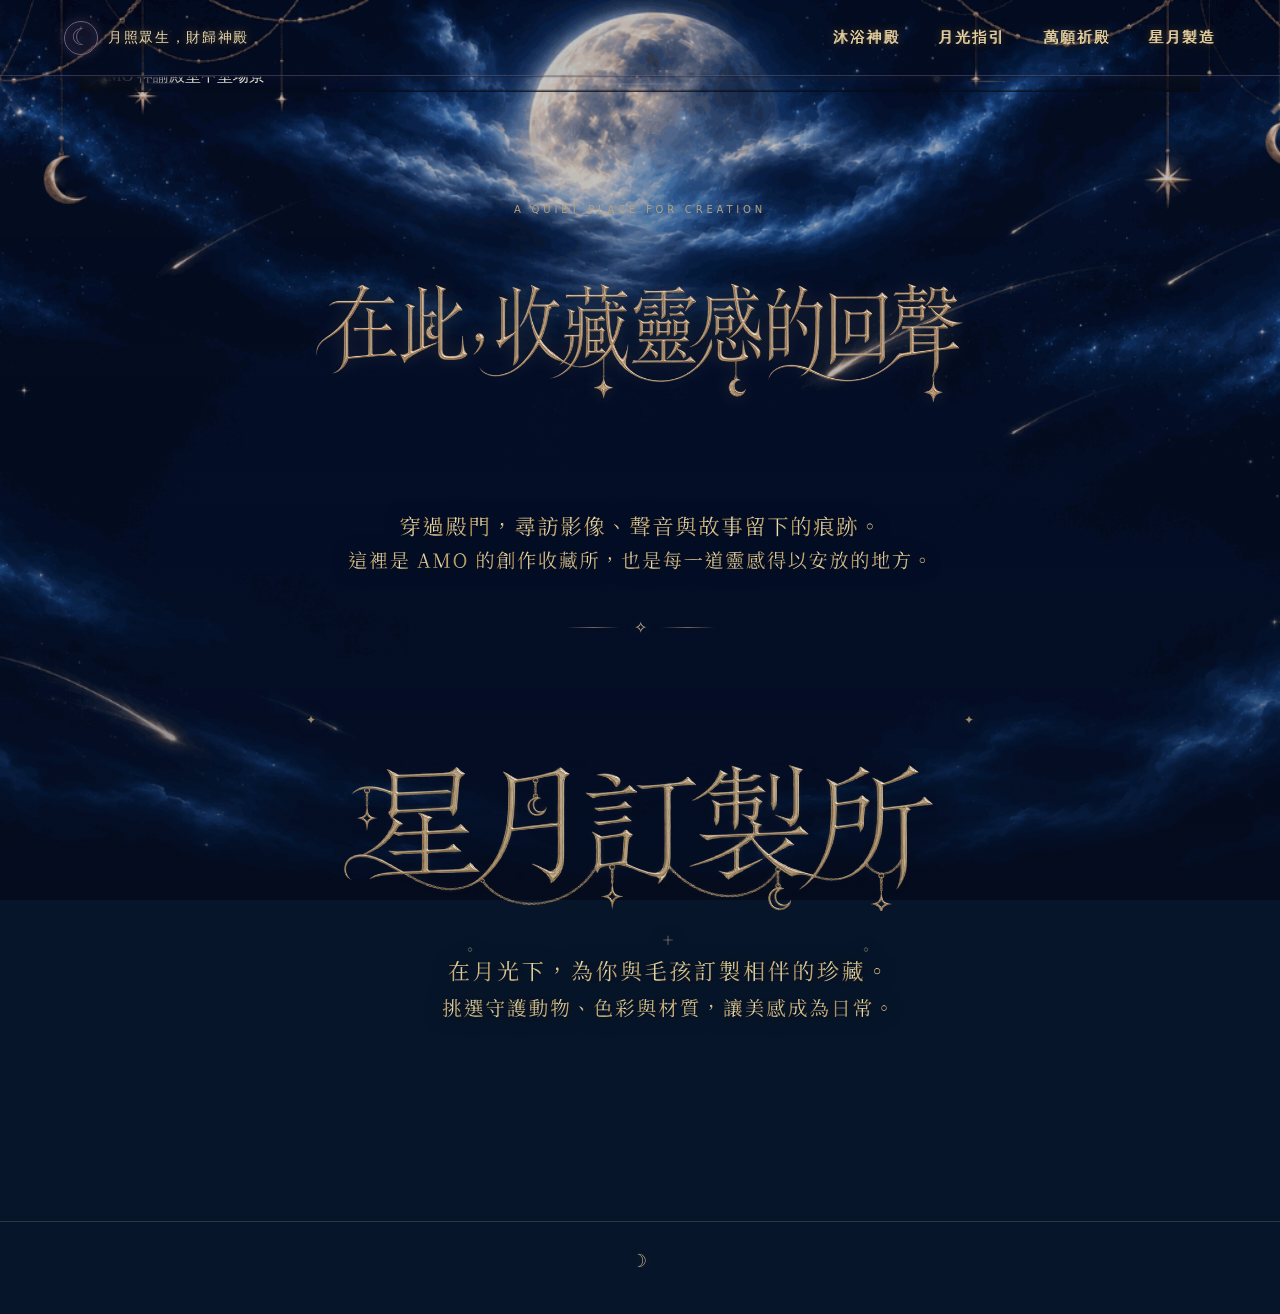
==== commit c48ae385: "Restore catalogue UTF-8 and soften portal light edges" ====
--- a/index.html
+++ b/index.html
@@ -425,7 +425,7 @@
 .menu-toggle,.portal-symbol{border-color:color-mix(in srgb,var(--animal) 68%,transparent);color:var(--animal);box-shadow:0 0 12px var(--animal-soft)}
 .atelier-link{box-shadow:0 0 15px var(--animal-soft)}
 </style>
-<link rel="stylesheet" href="atmosphere.css?v=20261123">
+<link rel="stylesheet" href="atmosphere.css?v=20261124">
 </head>
 <body>
 <a class="skip" href="#main">跳至主要內容</a>
--- a/atmosphere.css
+++ b/atmosphere.css
@@ -22,8 +22,9 @@
 .door-three { --door-light: #e5cbaa; --door-period: 7s; }
 
 .door-target::before {
-  border-color: color-mix(in srgb, var(--door-light) 48%, transparent);
-  box-shadow: 0 0 22px color-mix(in srgb, var(--door-light) 38%, transparent);
+  border: 0;
+  background: radial-gradient(ellipse, color-mix(in srgb, var(--door-light) 38%, transparent), transparent 70%);
+  box-shadow: none;
   opacity: .72;
 }
 
@@ -38,9 +39,13 @@
   opacity: 1;
 }
 
-.door-target:focus-visible {
+.door-target:is(:hover, :focus-visible)::before {
+  box-shadow: none;
+}
+
+.door-target:focus-visible .door-label {
   outline: 2px solid var(--door-light);
-  outline-offset: 3px;
+  outline-offset: 2px;
 }
 
 .scene-light {
